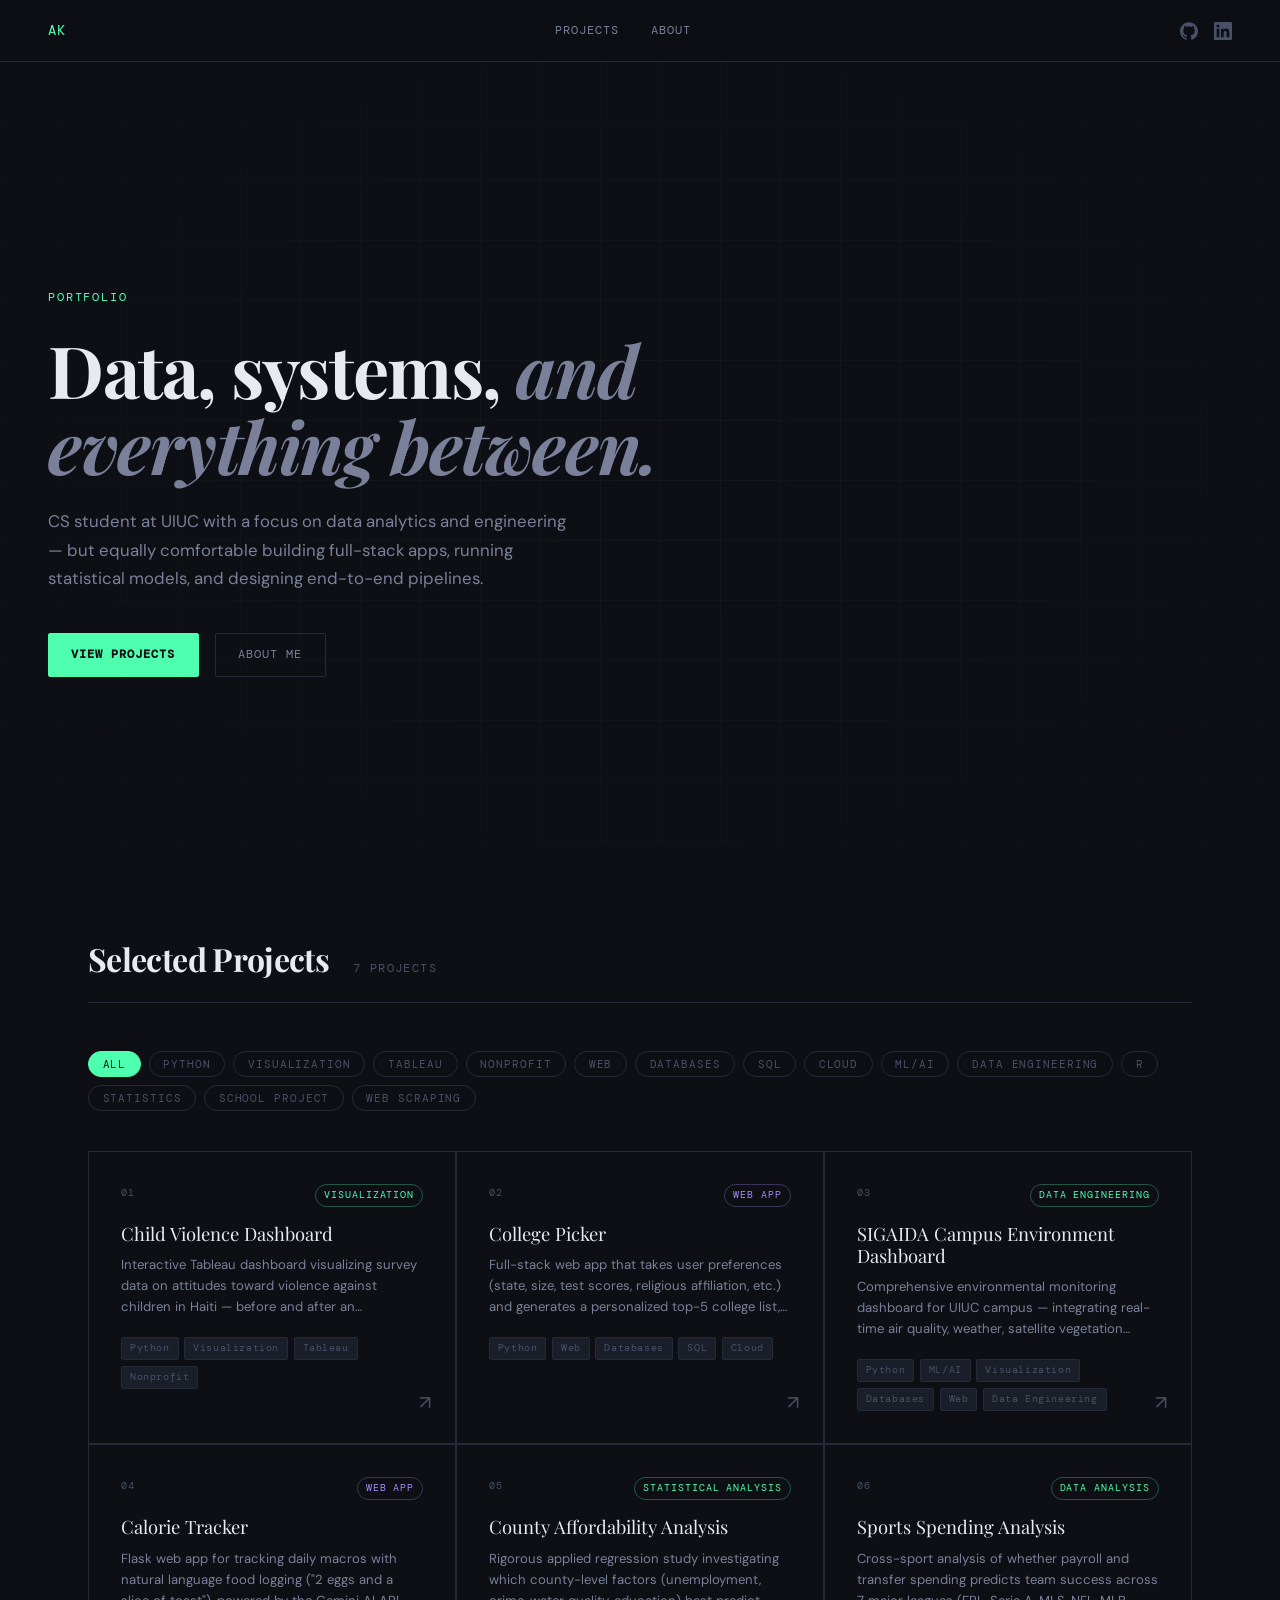
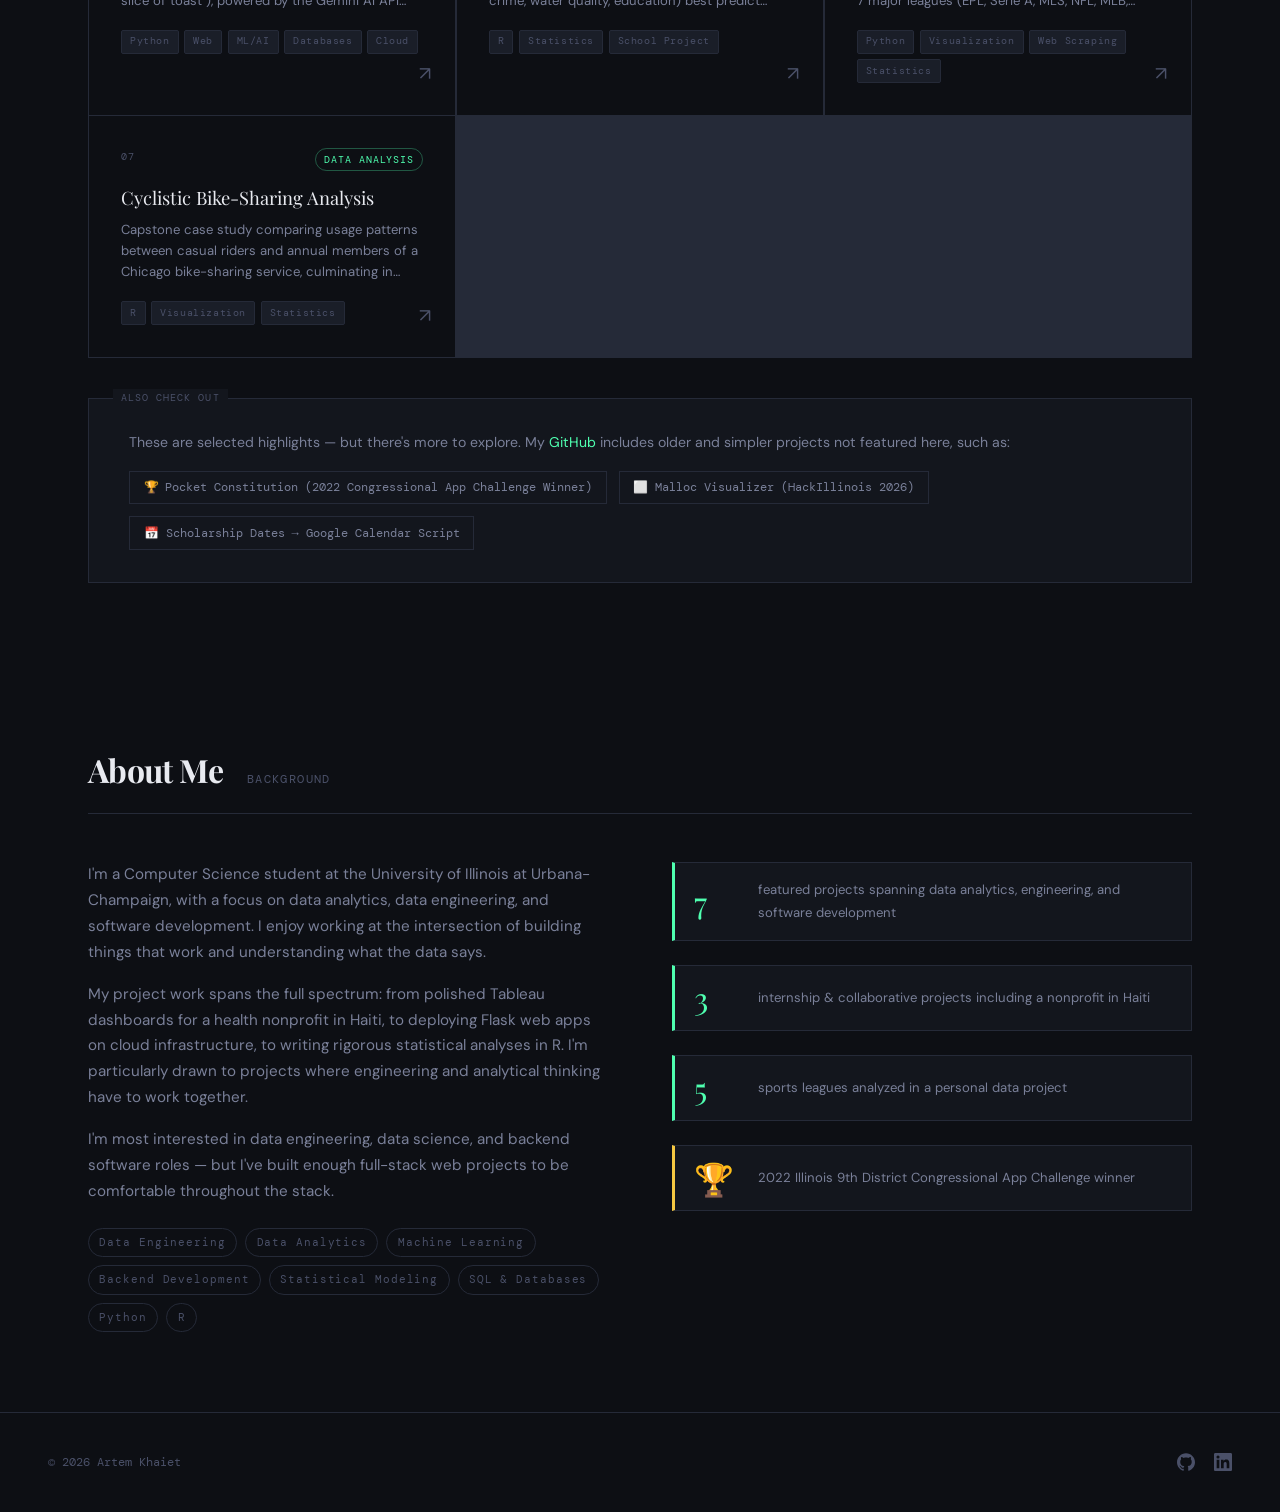
==== index.html @ 3f1a6e76 "first version" ====
<!DOCTYPE html>
<html lang="en">
<head>
  <meta charset="UTF-8" />
  <meta name="viewport" content="width=device-width, initial-scale=1.0" />
  <title>Artem Khaiet — Portfolio</title>
  <link rel="stylesheet" href="css/style.css" />
</head>
<body>

<nav id="main-nav"></nav>

<!-- ── HERO ── -->
<header class="hero">
  <div class="hero-grid"></div>
  <p class="hero-eyebrow">Portfolio</p>
  <h1>Data, systems, <em>and everything between.</em></h1>
  <p class="hero-desc">CS student at UIUC with a focus on data analytics and engineering — but equally comfortable building full-stack apps, running statistical models, and designing end-to-end pipelines.</p>
  <div class="hero-cta">
    <a href="#projects" class="btn btn-primary">View Projects</a>
    <a href="#about" class="btn btn-secondary">About Me</a>
  </div>
</header>

<!-- ── PROJECTS ── -->
<section id="projects" style="max-width:1200px;padding-top:2rem;">
  <div class="section-header">
    <h2>Selected Projects</h2>
    <span class="section-label">7 projects</span>
  </div>

  <!-- Filter bar -->
  <div class="filter-bar" id="filter-bar">
    <button class="filter-btn active" data-tag="All">All</button>
  </div>

  <!-- Grid -->
  <div class="projects-grid" id="projects-grid"></div>

  <!-- Other projects note -->
  <div class="other-projects" style="margin-top:2.5rem;" id="other-projects-note"></div>
</section>

<!-- ── ABOUT ── -->
<section id="about">
  <div class="section-header">
    <h2>About Me</h2>
    <span class="section-label">Background</span>
  </div>
  <div class="about-grid">
    <div class="about-text">
      <p>I'm a Computer Science student at the University of Illinois at Urbana-Champaign, with a focus on data analytics, data engineering, and software development. I enjoy working at the intersection of building things that work and understanding what the data says.</p>
      <p>My project work spans the full spectrum: from polished Tableau dashboards for a health nonprofit in Haiti, to deploying Flask web apps on cloud infrastructure, to writing rigorous statistical analyses in R. I'm particularly drawn to projects where engineering and analytical thinking have to work together.</p>
      <p>I'm most interested in data engineering, data science, and backend software roles — but I've built enough full-stack web projects to be comfortable throughout the stack.</p>
      <div class="about-interests">
        <span class="tag-chip">Data Engineering</span>
        <span class="tag-chip">Data Analytics</span>
        <span class="tag-chip">Machine Learning</span>
        <span class="tag-chip">Backend Development</span>
        <span class="tag-chip">Statistical Modeling</span>
        <span class="tag-chip">SQL & Databases</span>
        <span class="tag-chip">Python</span>
        <span class="tag-chip">R</span>
      </div>
    </div>
    <div class="about-stats">
      <div class="stat-row">
        <span class="stat-num">7</span>
        <span class="stat-desc">featured projects spanning data analytics, engineering, and software development</span>
      </div>
      <div class="stat-row">
        <span class="stat-num">3</span>
        <span class="stat-desc">internship & collaborative projects including a nonprofit in Haiti</span>
      </div>
      <div class="stat-row">
        <span class="stat-num">5</span>
        <span class="stat-desc">sports leagues analyzed in a personal data project</span>
      </div>
      <div class="stat-row" style="border-left-color: var(--gold);">
        <span class="stat-num" style="color:var(--gold);">🏆</span>
        <span class="stat-desc">2022 Illinois 9th District Congressional App Challenge winner</span>
      </div>
    </div>
  </div>
</section>

<footer id="main-footer" style="max-width:none;"></footer>

<script src="js/data.js"></script>
<script>
  // ── Collect all unique tags ──
  const ALL_TAGS = ['All'];
  PROJECTS.forEach(p => p.tags.forEach(t => { if (!ALL_TAGS.includes(t)) ALL_TAGS.push(t); }));

  // ── Render filter buttons ──
  const filterBar = document.getElementById('filter-bar');
  ALL_TAGS.forEach(tag => {
    if (tag === 'All') return; // already added in HTML
    const btn = document.createElement('button');
    btn.className = 'filter-btn';
    btn.dataset.tag = tag;
    btn.textContent = tag;
    filterBar.appendChild(btn);
  });

  // ── Render project cards ──
  function renderCards(activeTag) {
    const grid = document.getElementById('projects-grid');
    grid.innerHTML = '';
    const filtered = activeTag === 'All' ? PROJECTS : PROJECTS.filter(p => p.tags.includes(activeTag));
    filtered.forEach(p => {
      const card = document.createElement('a');
      card.className = 'project-card';
      card.href = `projects/${p.id}.html`;

      const badgeClass = p.badge === 'web' ? 'badge-web' : p.badge === 'award' ? 'badge-award' : 'badge-data';

      card.innerHTML = `
        <div class="card-meta">
          <span class="card-num">${p.num}</span>
          <span class="card-badge ${badgeClass}">${p.badgeLabel}</span>
        </div>
        <div class="card-title">${p.title}</div>
        <div class="card-desc">${p.desc}</div>
        <div class="card-tags">
          ${p.tags.map(t => `<span class="card-tag">${t}</span>`).join('')}
        </div>
        <span class="card-arrow">${ICONS.arrow}</span>
      `;
      grid.appendChild(card);
    });

    if (filtered.length === 0) {
      grid.innerHTML = `<div style="padding:3rem;color:var(--text-dim);font-family:var(--mono);font-size:0.8rem;background:var(--bg);">No projects match this filter.</div>`;
    }
  }

  // ── Filter click handler ──
  filterBar.addEventListener('click', e => {
    if (!e.target.classList.contains('filter-btn')) return;
    document.querySelectorAll('.filter-btn').forEach(b => b.classList.remove('active'));
    e.target.classList.add('active');
    renderCards(e.target.dataset.tag);
  });

  // ── Other projects note ──
  document.getElementById('other-projects-note').innerHTML = `
    <p>These are selected highlights — but there's more to explore. My <a href="https://github.com/artkha1" target="_blank">GitHub</a> includes older and simpler projects not featured here, such as:</p>
    <div class="other-links">
      <a class="other-link" href="https://github.com/artkha1/pocketConstitution" target="_blank">
        <span class="award-mark">🏆</span> Pocket Constitution (2022 Congressional App Challenge Winner)
      </a>
      <a class="other-link" href="https://github.com/artkha1/malloc_visualizer" target="_blank">
        ⬜ Malloc Visualizer (HackIllinois 2026)
      </a>
      <a class="other-link" href="https://github.com/artkha1/scholarship-dates" target="_blank">
        📅 Scholarship Dates → Google Calendar Script
      </a>
    </div>
  `;

  // ── Init ──
  buildNav();
  buildFooter();
  renderCards('All');
</script>
</body>
</html>
---- css/style.css ----
@import url('https://fonts.googleapis.com/css2?family=Playfair+Display:ital,wght@0,400;0,700;1,400&family=DM+Mono:wght@300;400;500&family=DM+Sans:wght@300;400;500;600&display=swap');

:root {
  --bg: #0d0f14;
  --bg2: #13161d;
  --bg3: #1a1e28;
  --border: #252a38;
  --text: #e8eaf0;
  --text-muted: #7a8099;
  --text-dim: #4a5068;
  --accent: #4fffb0;
  --accent2: #ff6b6b;
  --accent3: #a78bfa;
  --gold: #f5c842;
  --link: #4fffb0;
  --card-hover: #1e2333;
  --radius: 2px;
  --mono: 'DM Mono', monospace;
  --sans: 'DM Sans', sans-serif;
  --serif: 'Playfair Display', serif;
}

*, *::before, *::after { box-sizing: border-box; margin: 0; padding: 0; }

html { scroll-behavior: smooth; }

body {
  background: var(--bg);
  color: var(--text);
  font-family: var(--sans);
  font-size: 15px;
  line-height: 1.7;
  min-height: 100vh;
}

/* ── SCROLLBAR ── */
::-webkit-scrollbar { width: 4px; }
::-webkit-scrollbar-track { background: var(--bg); }
::-webkit-scrollbar-thumb { background: var(--border); border-radius: 2px; }

/* ── TYPOGRAPHY ── */
h1, h2, h3 { font-family: var(--serif); font-weight: 700; letter-spacing: -0.02em; }
h1 { font-size: clamp(2.4rem, 6vw, 4.5rem); line-height: 1.05; }
h2 { font-size: clamp(1.4rem, 3vw, 2rem); }
h3 { font-size: 1.1rem; }
p { color: var(--text-muted); }
a { color: var(--link); text-decoration: none; transition: opacity 0.2s; }
a:hover { opacity: 0.75; }

/* ── NAV ── */
nav {
  position: fixed; top: 0; left: 0; right: 0; z-index: 100;
  display: flex; align-items: center; justify-content: space-between;
  padding: 1.2rem 3rem;
  background: rgba(13,15,20,0.85);
  backdrop-filter: blur(16px);
  border-bottom: 1px solid var(--border);
}
.nav-logo {
  font-family: var(--mono);
  font-size: 0.85rem;
  color: var(--accent);
  letter-spacing: 0.1em;
  text-transform: uppercase;
}
.nav-links { display: flex; gap: 2rem; align-items: center; }
.nav-links a {
  font-family: var(--mono);
  font-size: 0.78rem;
  letter-spacing: 0.08em;
  text-transform: uppercase;
  color: var(--text-muted);
  transition: color 0.2s;
}
.nav-links a:hover { color: var(--text); opacity: 1; }
.nav-social { display: flex; gap: 1rem; align-items: center; }
.nav-social a {
  color: var(--text-dim);
  transition: color 0.2s;
  display: flex; align-items: center;
}
.nav-social a:hover { color: var(--accent); opacity: 1; }
.nav-social svg { width: 18px; height: 18px; fill: currentColor; }

/* ── HERO ── */
.hero {
  min-height: 100vh;
  display: flex; flex-direction: column; justify-content: center;
  padding: 8rem 3rem 4rem;
  position: relative;
  overflow: hidden;
}
.hero-grid {
  position: absolute; inset: 0;
  background-image:
    linear-gradient(rgba(79,255,176,0.04) 1px, transparent 1px),
    linear-gradient(90deg, rgba(79,255,176,0.04) 1px, transparent 1px);
  background-size: 60px 60px;
  mask-image: radial-gradient(ellipse 80% 80% at 50% 50%, black 0%, transparent 100%);
}
.hero-eyebrow {
  font-family: var(--mono);
  font-size: 0.78rem;
  letter-spacing: 0.15em;
  text-transform: uppercase;
  color: var(--accent);
  margin-bottom: 1.5rem;
}
.hero h1 { max-width: 700px; margin-bottom: 1.5rem; }
.hero h1 em { font-style: italic; color: var(--text-muted); }
.hero-desc {
  max-width: 520px;
  font-size: 1.05rem;
  color: var(--text-muted);
  margin-bottom: 2.5rem;
}
.hero-cta {
  display: flex; gap: 1rem; flex-wrap: wrap;
}
.btn {
  display: inline-flex; align-items: center; gap: 0.5rem;
  padding: 0.65rem 1.4rem;
  font-family: var(--mono);
  font-size: 0.78rem;
  letter-spacing: 0.08em;
  text-transform: uppercase;
  border-radius: var(--radius);
  border: 1px solid;
  cursor: pointer;
  transition: all 0.2s;
  text-decoration: none;
}
.btn-primary {
  background: var(--accent);
  border-color: var(--accent);
  color: var(--bg);
  font-weight: 600;
}
.btn-primary:hover { background: transparent; color: var(--accent); opacity: 1; }
.btn-secondary {
  background: transparent;
  border-color: var(--border);
  color: var(--text-muted);
}
.btn-secondary:hover { border-color: var(--text-muted); color: var(--text); opacity: 1; }

/* ── SECTION ── */
section { padding: 5rem 3rem; max-width: 1200px; margin: 0 auto; }
.section-header {
  display: flex; align-items: baseline; gap: 1.5rem;
  margin-bottom: 3rem;
  padding-bottom: 1rem;
  border-bottom: 1px solid var(--border);
}
.section-label {
  font-family: var(--mono);
  font-size: 0.72rem;
  letter-spacing: 0.12em;
  text-transform: uppercase;
  color: var(--text-dim);
}

/* ── ABOUT ── */
.about-grid {
  display: grid;
  grid-template-columns: 1fr 1fr;
  gap: 4rem;
  align-items: start;
}
.about-text h2 { margin-bottom: 1.2rem; }
.about-text p { margin-bottom: 1rem; font-size: 0.95rem; }
.about-interests {
  display: flex; flex-wrap: wrap; gap: 0.5rem;
  margin-top: 1.5rem;
}
.tag-chip {
  font-family: var(--mono);
  font-size: 0.7rem;
  letter-spacing: 0.08em;
  padding: 0.25rem 0.65rem;
  border: 1px solid var(--border);
  border-radius: 999px;
  color: var(--text-dim);
}
.about-stats {
  display: flex; flex-direction: column; gap: 1.5rem;
}
.stat-row {
  display: flex; align-items: center; gap: 1rem;
  padding: 1rem 1.2rem;
  background: var(--bg2);
  border: 1px solid var(--border);
  border-left: 3px solid var(--accent);
}
.stat-num {
  font-family: var(--serif);
  font-size: 2rem;
  color: var(--accent);
  line-height: 1;
  min-width: 3rem;
}
.stat-desc {
  font-size: 0.82rem;
  color: var(--text-muted);
}

/* ── FILTERS ── */
.filter-bar {
  display: flex; flex-wrap: wrap; gap: 0.5rem;
  margin-bottom: 2.5rem;
}
.filter-btn {
  font-family: var(--mono);
  font-size: 0.7rem;
  letter-spacing: 0.08em;
  text-transform: uppercase;
  padding: 0.3rem 0.85rem;
  border: 1px solid var(--border);
  background: transparent;
  color: var(--text-dim);
  cursor: pointer;
  border-radius: 999px;
  transition: all 0.18s;
}
.filter-btn:hover { border-color: var(--accent); color: var(--accent); }
.filter-btn.active { background: var(--accent); border-color: var(--accent); color: var(--bg); }

/* ── PROJECT GRID ── */
.projects-grid {
  display: grid;
  grid-template-columns: repeat(auto-fill, minmax(340px, 1fr));
  gap: 1.5px;
  background: var(--border);
  border: 1px solid var(--border);
}
.project-card {
  background: var(--bg);
  padding: 2rem;
  position: relative;
  overflow: hidden;
  cursor: pointer;
  transition: background 0.2s;
  text-decoration: none;
  display: block;
  color: inherit;
}
.project-card::before {
  content: '';
  position: absolute;
  top: 0; left: 0; right: 0;
  height: 2px;
  background: var(--accent);
  transform: scaleX(0);
  transform-origin: left;
  transition: transform 0.3s ease;
}
.project-card:hover::before { transform: scaleX(1); }
.project-card:hover { background: var(--card-hover); opacity: 1; }
.card-meta {
  display: flex; justify-content: space-between; align-items: flex-start;
  margin-bottom: 1rem;
}
.card-num {
  font-family: var(--mono);
  font-size: 0.65rem;
  color: var(--text-dim);
  letter-spacing: 0.1em;
}
.card-badge {
  font-family: var(--mono);
  font-size: 0.6rem;
  letter-spacing: 0.1em;
  text-transform: uppercase;
  padding: 0.15rem 0.5rem;
  border-radius: 999px;
}
.badge-data { border: 1px solid rgba(79,255,176,0.3); color: var(--accent); }
.badge-web { border: 1px solid rgba(167,139,250,0.3); color: var(--accent3); }
.badge-award { border: 1px solid rgba(245,200,66,0.3); color: var(--gold); }
.card-title {
  font-family: var(--serif);
  font-size: 1.15rem;
  margin-bottom: 0.6rem;
  line-height: 1.2;
}
.card-desc {
  font-size: 0.82rem;
  color: var(--text-muted);
  line-height: 1.6;
  display: -webkit-box;
  -webkit-line-clamp: 3;
  -webkit-box-orient: vertical;
  overflow: hidden;
  margin-bottom: 1.2rem;
}
.card-tags {
  display: flex; flex-wrap: wrap; gap: 0.35rem;
}
.card-tag {
  font-family: var(--mono);
  font-size: 0.62rem;
  letter-spacing: 0.06em;
  padding: 0.15rem 0.5rem;
  background: var(--bg3);
  border: 1px solid var(--border);
  color: var(--text-dim);
  border-radius: 2px;
}
.card-arrow {
  position: absolute;
  bottom: 1.5rem; right: 1.5rem;
  font-size: 1.2rem;
  color: var(--text-dim);
  transition: all 0.2s;
}
.project-card:hover .card-arrow { color: var(--accent); transform: translate(2px, -2px); }

/* ── OTHER PROJECTS ── */
.other-projects {
  background: var(--bg2);
  border: 1px solid var(--border);
  padding: 2rem 2.5rem;
  position: relative;
}
.other-projects::before {
  content: 'also check out';
  position: absolute;
  top: -0.6rem; left: 1.5rem;
  font-family: var(--mono);
  font-size: 0.65rem;
  letter-spacing: 0.1em;
  text-transform: uppercase;
  background: var(--bg2);
  padding: 0 0.5rem;
  color: var(--text-dim);
}
.other-projects p { font-size: 0.88rem; margin-bottom: 1rem; }
.other-links { display: flex; flex-wrap: wrap; gap: 0.75rem; margin-top: 0.5rem; }
.other-link {
  font-family: var(--mono);
  font-size: 0.75rem;
  color: var(--text-muted);
  border: 1px solid var(--border);
  padding: 0.35rem 0.85rem;
  transition: all 0.18s;
  display: flex; align-items: center; gap: 0.4rem;
}
.other-link:hover { color: var(--accent); border-color: var(--accent); opacity: 1; }
.award-mark { color: var(--gold); }

/* ── FOOTER ── */
footer {
  border-top: 1px solid var(--border);
  padding: 2.5rem 3rem;
  display: flex; align-items: center; justify-content: space-between;
  flex-wrap: wrap; gap: 1rem;
}
.footer-copy {
  font-family: var(--mono);
  font-size: 0.72rem;
  color: var(--text-dim);
}
.footer-social { display: flex; gap: 1.2rem; align-items: center; }
.footer-social a { color: var(--text-dim); transition: color 0.2s; display: flex; }
.footer-social a:hover { color: var(--accent); opacity: 1; }
.footer-social svg { width: 18px; height: 18px; fill: currentColor; }

/* ── PROJECT PAGE ── */
.project-page { padding-top: 6rem; }
.project-hero {
  padding: 3rem;
  max-width: 1200px;
  margin: 0 auto;
  border-bottom: 1px solid var(--border);
}
.project-breadcrumb {
  font-family: var(--mono);
  font-size: 0.72rem;
  letter-spacing: 0.08em;
  color: var(--text-dim);
  margin-bottom: 1.5rem;
  display: flex; align-items: center; gap: 0.5rem;
}
.project-breadcrumb a { color: var(--accent); }
.project-hero h1 { font-size: clamp(2rem, 5vw, 3.5rem); margin-bottom: 1rem; }
.project-hero p.lead {
  font-size: 1.05rem;
  color: var(--text-muted);
  max-width: 640px;
  margin-bottom: 2rem;
}
.project-meta-row {
  display: flex; flex-wrap: wrap; gap: 2rem;
  padding: 1.5rem 0;
  border-top: 1px solid var(--border);
}
.meta-item {}
.meta-label {
  font-family: var(--mono);
  font-size: 0.65rem;
  letter-spacing: 0.12em;
  text-transform: uppercase;
  color: var(--text-dim);
  margin-bottom: 0.5rem;
}
.meta-value { font-size: 0.85rem; color: var(--text-muted); }
.meta-tags { display: flex; flex-wrap: wrap; gap: 0.35rem; }

.project-body {
  max-width: 1200px;
  margin: 0 auto;
  padding: 3rem;
  display: grid;
  grid-template-columns: 1fr 320px;
  gap: 4rem;
  align-items: start;
}
.project-content h2 {
  font-size: 1.2rem;
  margin-top: 2.5rem;
  margin-bottom: 0.75rem;
  color: var(--text);
  padding-bottom: 0.5rem;
  border-bottom: 1px solid var(--border);
}
.project-content h2:first-child { margin-top: 0; }
.project-content p { font-size: 0.9rem; margin-bottom: 0.9rem; }
.project-content ul {
  list-style: none;
  padding: 0;
  margin-bottom: 1rem;
}
.project-content ul li {
  font-size: 0.88rem;
  color: var(--text-muted);
  padding: 0.3rem 0 0.3rem 1.2rem;
  position: relative;
}
.project-content ul li::before {
  content: '—';
  position: absolute;
  left: 0;
  color: var(--accent);
  font-family: var(--mono);
}
.project-sidebar { position: sticky; top: 5rem; }
.sidebar-card {
  background: var(--bg2);
  border: 1px solid var(--border);
  padding: 1.5rem;
  margin-bottom: 1rem;
}
.sidebar-title {
  font-family: var(--mono);
  font-size: 0.65rem;
  letter-spacing: 0.12em;
  text-transform: uppercase;
  color: var(--text-dim);
  margin-bottom: 1rem;
}
.skill-list { display: flex; flex-direction: column; gap: 0.4rem; }
.skill-item {
  font-size: 0.8rem;
  color: var(--text-muted);
  padding: 0.35rem 0.7rem;
  background: var(--bg3);
  border-left: 2px solid var(--accent);
}
.tool-list { display: flex; flex-wrap: wrap; gap: 0.4rem; }
.tool-pill {
  font-family: var(--mono);
  font-size: 0.68rem;
  padding: 0.25rem 0.6rem;
  border: 1px solid var(--border);
  color: var(--text-dim);
  background: var(--bg3);
}
.project-links { display: flex; flex-direction: column; gap: 0.5rem; margin-top: 1rem; }
.proj-link-btn {
  display: flex; align-items: center; gap: 0.6rem;
  padding: 0.6rem 1rem;
  border: 1px solid var(--border);
  color: var(--text-muted);
  font-family: var(--mono);
  font-size: 0.72rem;
  letter-spacing: 0.06em;
  transition: all 0.2s;
  text-decoration: none;
}
.proj-link-btn:hover { border-color: var(--accent); color: var(--accent); opacity: 1; }
.proj-link-btn svg { width: 14px; height: 14px; fill: currentColor; flex-shrink: 0; }

/* ── HIDDEN ── */
.hidden { display: none !important; }

/* ── RESPONSIVE ── */
@media (max-width: 900px) {
  nav { padding: 1rem 1.5rem; }
  .nav-links { display: none; }
  section { padding: 4rem 1.5rem; }
  .hero { padding: 7rem 1.5rem 3rem; }
  .about-grid { grid-template-columns: 1fr; gap: 2rem; }
  .project-body { grid-template-columns: 1fr; }
  .project-sidebar { position: static; }
  .project-hero { padding: 2rem 1.5rem; }
  footer { padding: 2rem 1.5rem; }
}
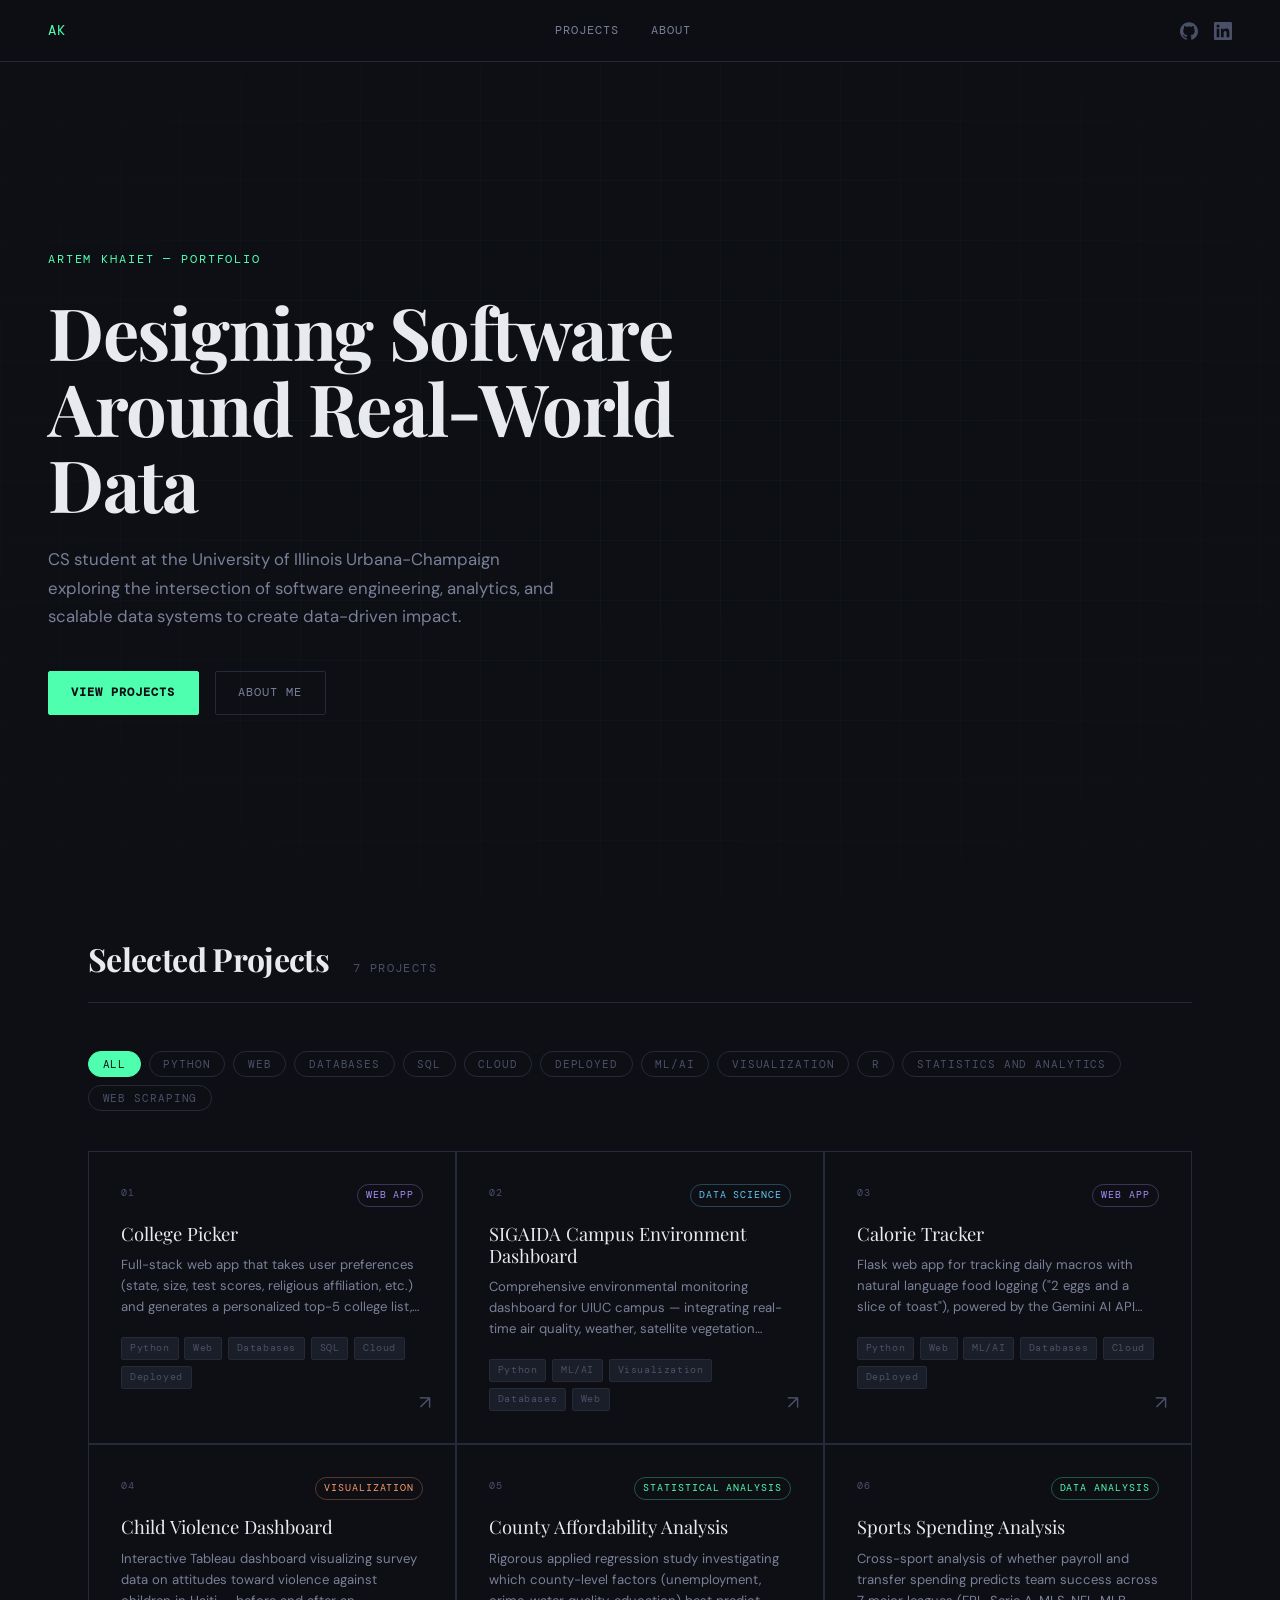
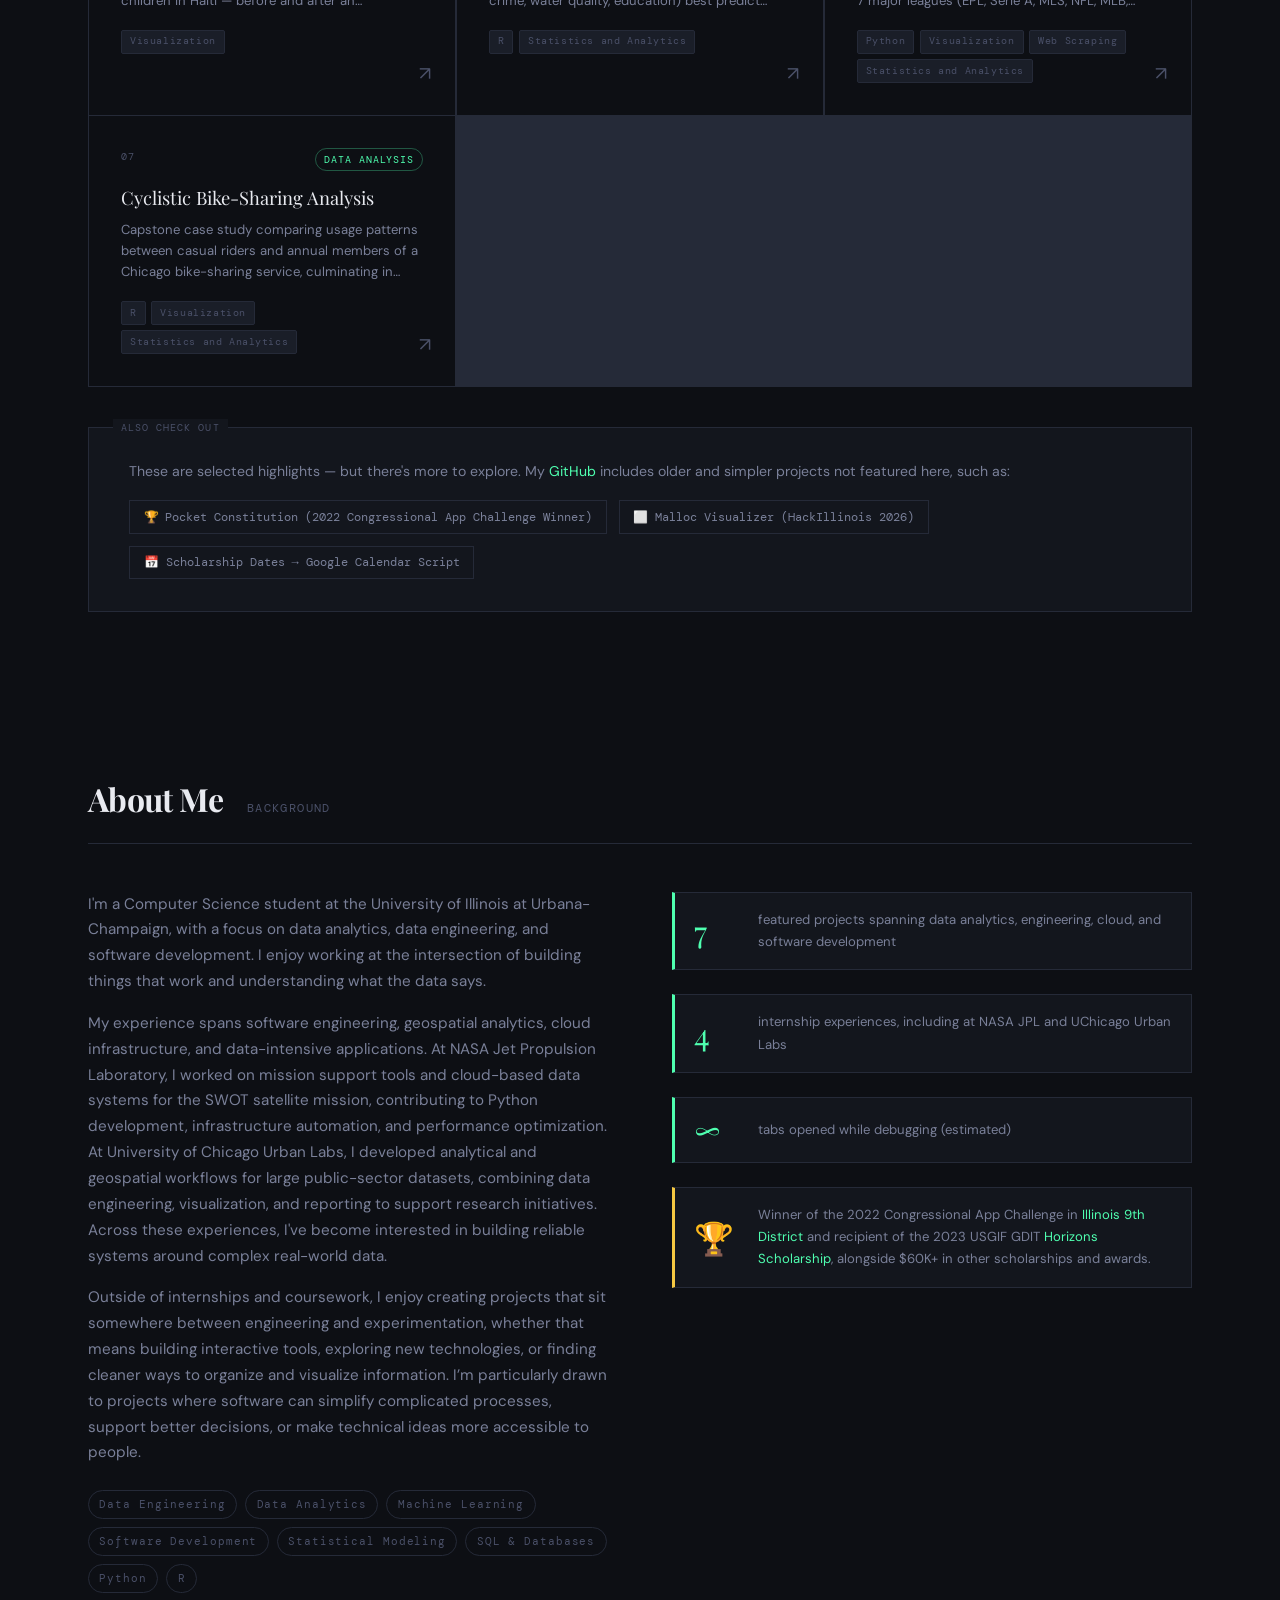
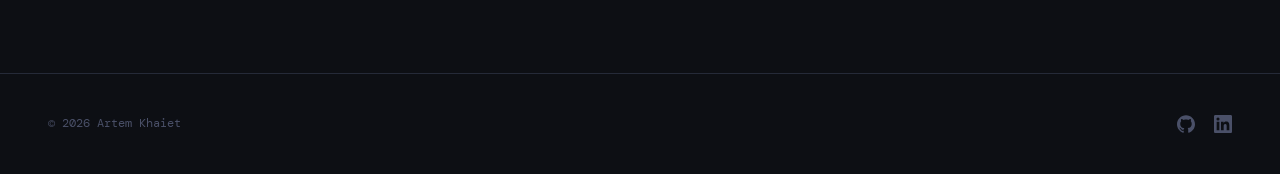
==== commit 8fa67655: "tags, home page, violence dashboard" ====
--- a/index.html
+++ b/index.html
@@ -13,9 +13,9 @@
 <!-- ── HERO ── -->
 <header class="hero">
   <div class="hero-grid"></div>
-  <p class="hero-eyebrow">Portfolio</p>
-  <h1>Data, systems, <em>and everything between.</em></h1>
-  <p class="hero-desc">CS student at UIUC with a focus on data analytics and engineering — but equally comfortable building full-stack apps, running statistical models, and designing end-to-end pipelines.</p>
+  <p class="hero-eyebrow">Artem Khaiet — Portfolio</p>
+  <h1>Designing Software Around Real-World Data</h1>
+  <p class="hero-desc">CS student at the University of Illinois Urbana-Champaign exploring the intersection of software engineering, analytics, and scalable data systems to create data-driven impact.</p>
   <div class="hero-cta">
     <a href="#projects" class="btn btn-primary">View Projects</a>
     <a href="#about" class="btn btn-secondary">About Me</a>
@@ -50,13 +50,13 @@
   <div class="about-grid">
     <div class="about-text">
       <p>I'm a Computer Science student at the University of Illinois at Urbana-Champaign, with a focus on data analytics, data engineering, and software development. I enjoy working at the intersection of building things that work and understanding what the data says.</p>
-      <p>My project work spans the full spectrum: from polished Tableau dashboards for a health nonprofit in Haiti, to deploying Flask web apps on cloud infrastructure, to writing rigorous statistical analyses in R. I'm particularly drawn to projects where engineering and analytical thinking have to work together.</p>
-      <p>I'm most interested in data engineering, data science, and backend software roles — but I've built enough full-stack web projects to be comfortable throughout the stack.</p>
+      <p>My experience spans software engineering, geospatial analytics, cloud infrastructure, and data-intensive applications. At NASA Jet Propulsion Laboratory, I worked on mission support tools and cloud-based data systems for the SWOT satellite mission, contributing to Python development, infrastructure automation, and performance optimization. At University of Chicago Urban Labs, I developed analytical and geospatial workflows for large public-sector datasets, combining data engineering, visualization, and reporting to support research initiatives. Across these experiences, I've become interested in building reliable systems around complex real-world data.</p>
+      <p>Outside of internships and coursework, I enjoy creating projects that sit somewhere between engineering and experimentation, whether that means building interactive tools, exploring new technologies, or finding cleaner ways to organize and visualize information. I’m particularly drawn to projects where software can simplify complicated processes, support better decisions, or make technical ideas more accessible to people.</p>
       <div class="about-interests">
         <span class="tag-chip">Data Engineering</span>
         <span class="tag-chip">Data Analytics</span>
         <span class="tag-chip">Machine Learning</span>
-        <span class="tag-chip">Backend Development</span>
+        <span class="tag-chip">Software Development</span>
         <span class="tag-chip">Statistical Modeling</span>
         <span class="tag-chip">SQL & Databases</span>
         <span class="tag-chip">Python</span>
@@ -66,19 +66,19 @@
     <div class="about-stats">
       <div class="stat-row">
         <span class="stat-num">7</span>
-        <span class="stat-desc">featured projects spanning data analytics, engineering, and software development</span>
+        <span class="stat-desc">featured projects spanning data analytics, engineering, cloud, and software development</span>
       </div>
       <div class="stat-row">
-        <span class="stat-num">3</span>
-        <span class="stat-desc">internship & collaborative projects including a nonprofit in Haiti</span>
+        <span class="stat-num">4</span>
+        <span class="stat-desc">internship experiences, including at NASA JPL and UChicago Urban Labs</span>
       </div>
       <div class="stat-row">
-        <span class="stat-num">5</span>
-        <span class="stat-desc">sports leagues analyzed in a personal data project</span>
+        <span class="stat-num">∞</span>
+        <span class="stat-desc">tabs opened while debugging (estimated)</span>
       </div>
       <div class="stat-row" style="border-left-color: var(--gold);">
         <span class="stat-num" style="color:var(--gold);">🏆</span>
-        <span class="stat-desc">2022 Illinois 9th District Congressional App Challenge winner</span>
+        <span class="stat-desc">Winner of the 2022 Congressional App Challenge in <a href="https://www.congressionalappchallenge.us/22-IL09" target="_blank">Illinois 9th District</a> and recipient of the 2023 USGIF GDIT <a href="https://usgif.org/2023-usgif-scholarship-awardees/#artem-khaiet" target="_blank">Horizons Scholarship</a>, alongside $60K+ in other scholarships and awards.</span>
       </div>
     </div>
   </div>
@@ -113,7 +113,8 @@
       card.className = 'project-card';
       card.href = `projects/${p.id}.html`;
 
-      const badgeClass = p.badge === 'web' ? 'badge-web' : p.badge === 'award' ? 'badge-award' : 'badge-data';
+      const badgeMap = { web: 'badge-web', award: 'badge-award', viz: 'badge-viz', datasci: 'badge-datasci' };
+      const badgeClass = badgeMap[p.badge] || 'badge-data';
 
       card.innerHTML = `
         <div class="card-meta">
--- a/css/style.css
+++ b/css/style.css
@@ -11,6 +11,8 @@
   --accent: #4fffb0;
   --accent2: #ff6b6b;
   --accent3: #a78bfa;
+  --accent4: #60c8f5;
+  --accent5: #ff9966;
   --gold: #f5c842;
   --link: #4fffb0;
   --card-hover: #1e2333;
@@ -97,6 +99,7 @@
     linear-gradient(90deg, rgba(79,255,176,0.04) 1px, transparent 1px);
   background-size: 60px 60px;
   mask-image: radial-gradient(ellipse 80% 80% at 50% 50%, black 0%, transparent 100%);
+  pointer-events: none;
 }
 .hero-eyebrow {
   font-family: var(--mono);
@@ -275,6 +278,8 @@
   border-radius: 999px;
 }
 .badge-data { border: 1px solid rgba(79,255,176,0.3); color: var(--accent); }
+.badge-datasci { border: 1px solid rgba(96,200,245,0.3); color: var(--accent4); }
+.badge-viz { border: 1px solid rgba(255,153,102,0.3); color: var(--accent5); }
 .badge-web { border: 1px solid rgba(167,139,250,0.3); color: var(--accent3); }
 .badge-award { border: 1px solid rgba(245,200,66,0.3); color: var(--gold); }
 .card-title {
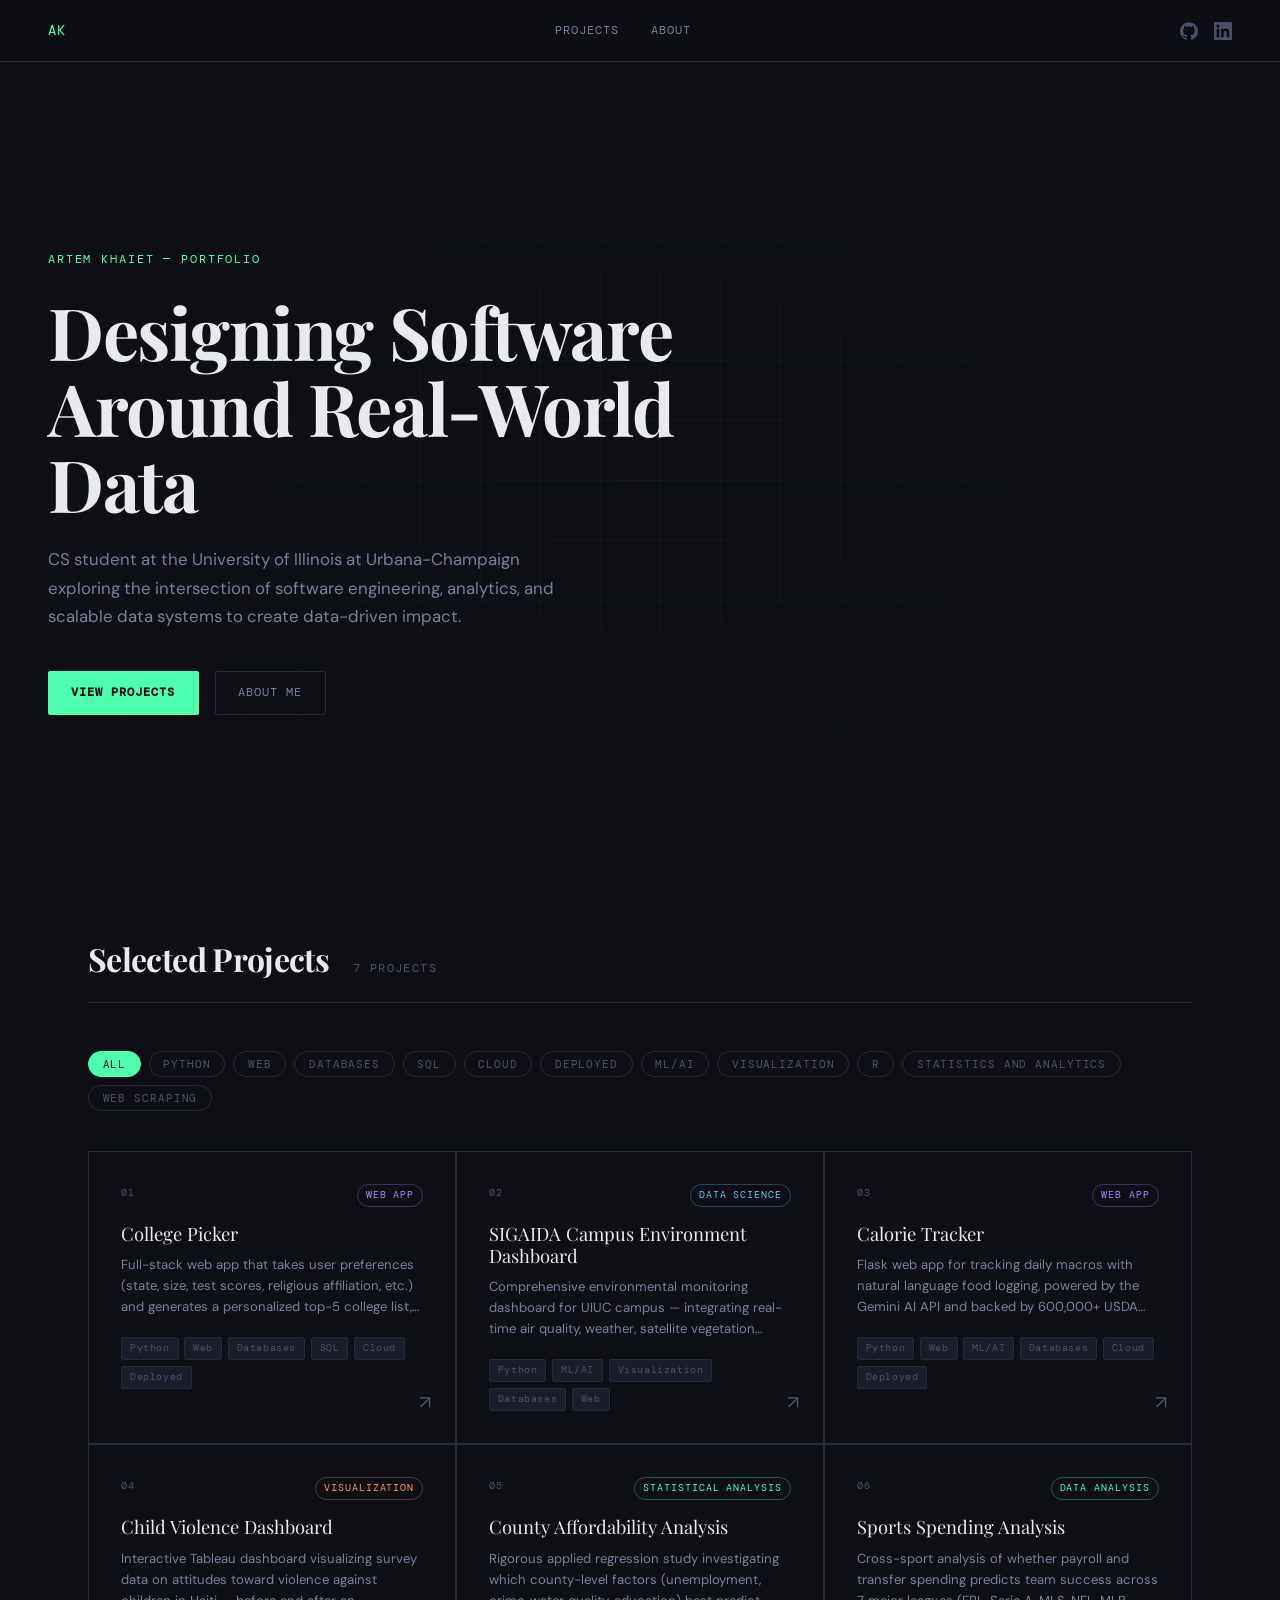
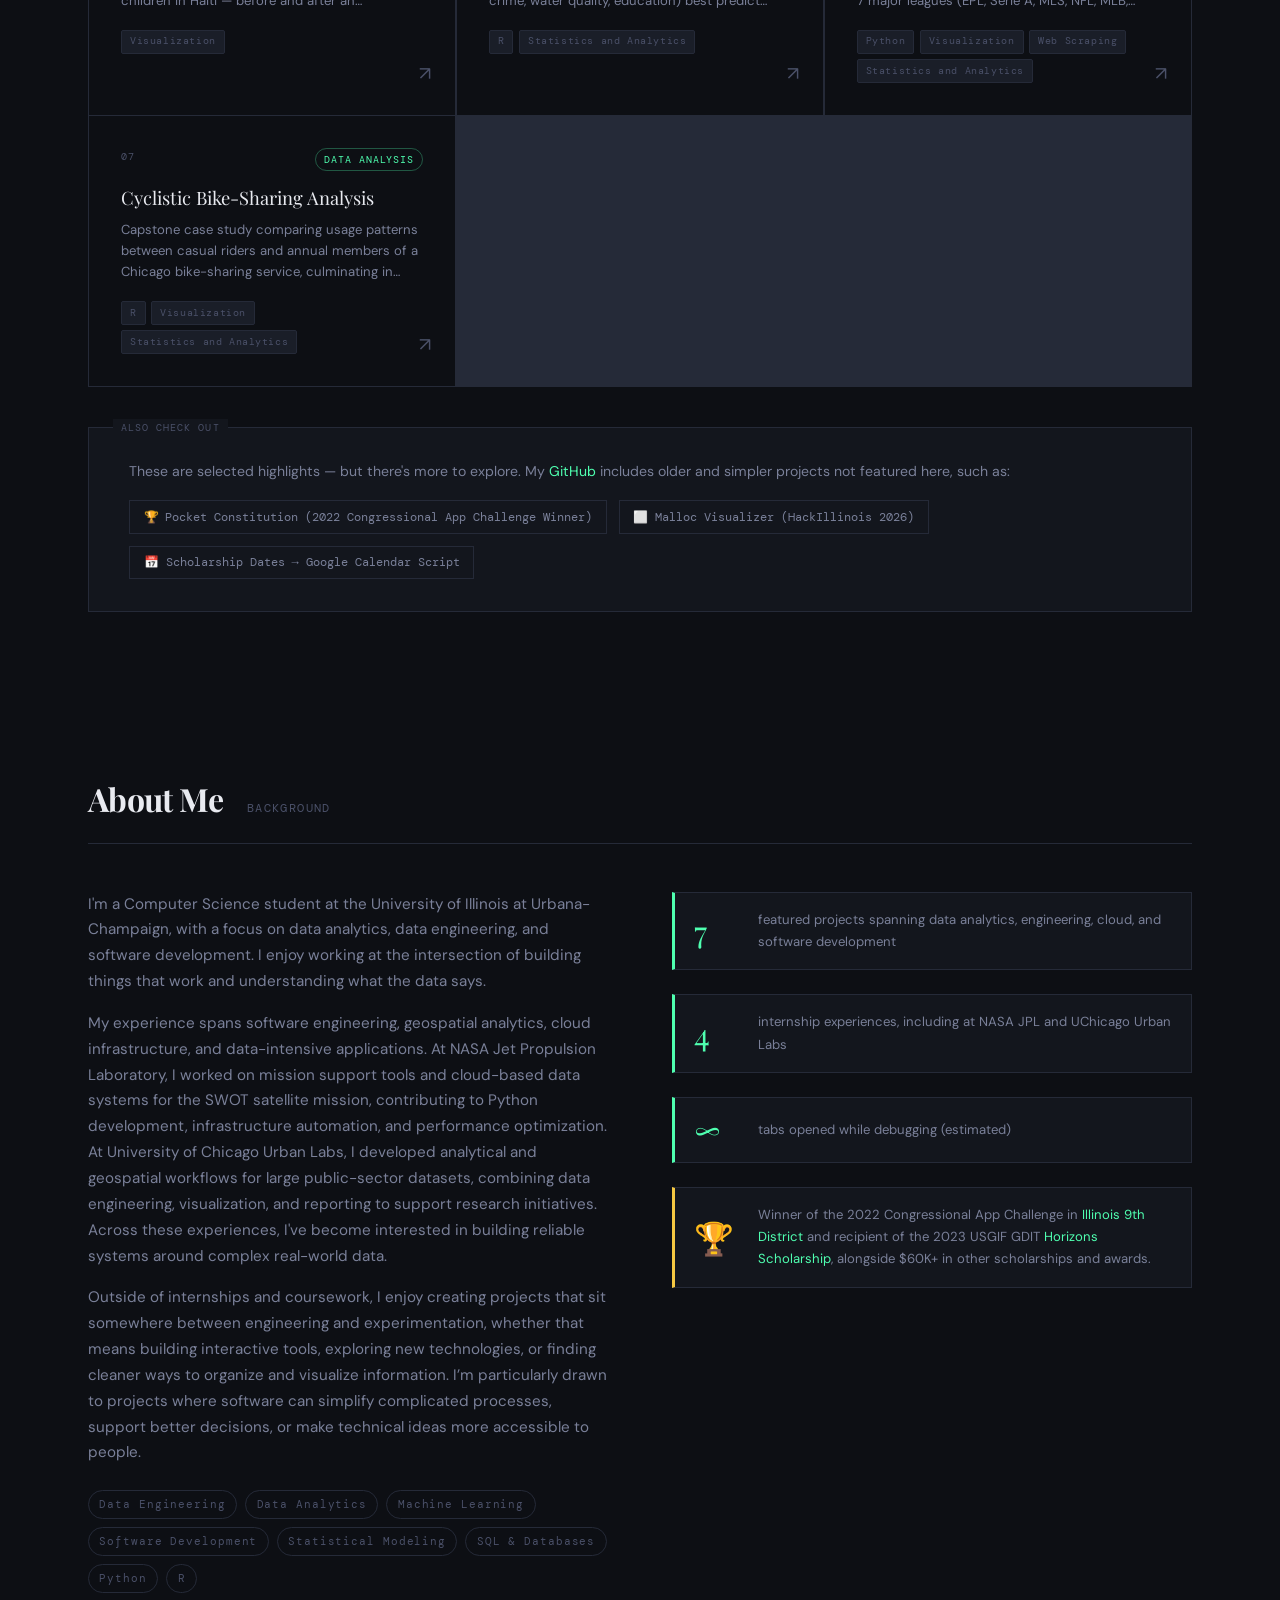
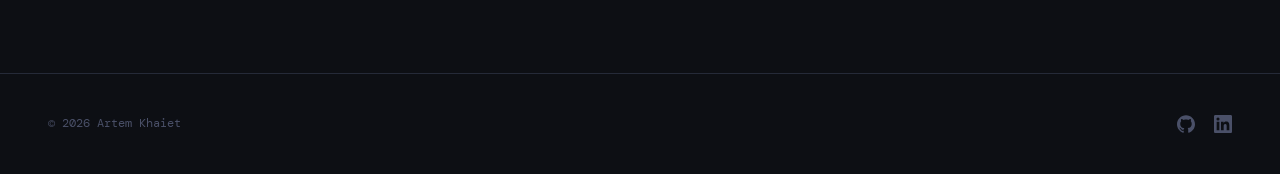
==== commit 479b51a9: "file cleanup" ====
--- a/index.html
+++ b/index.html
@@ -15,7 +15,7 @@
   <div class="hero-grid"></div>
   <p class="hero-eyebrow">Artem Khaiet — Portfolio</p>
   <h1>Designing Software Around Real-World Data</h1>
-  <p class="hero-desc">CS student at the University of Illinois Urbana-Champaign exploring the intersection of software engineering, analytics, and scalable data systems to create data-driven impact.</p>
+  <p class="hero-desc">CS student at the University of Illinois at Urbana-Champaign exploring the intersection of software engineering, analytics, and scalable data systems to create data-driven impact.</p>
   <div class="hero-cta">
     <a href="#projects" class="btn btn-primary">View Projects</a>
     <a href="#about" class="btn btn-secondary">About Me</a>
--- a/css/style.css
+++ b/css/style.css
@@ -495,6 +495,69 @@
 .proj-link-btn:hover { border-color: var(--accent); color: var(--accent); opacity: 1; }
 .proj-link-btn svg { width: 14px; height: 14px; fill: currentColor; flex-shrink: 0; }
 
+.gallery-slide img {
+  width: 100%;
+  border: 1px solid var(--border);
+  display: block;
+  cursor: zoom-in;
+}
+.gallery-slide figcaption {
+  font-family: var(--mono);
+  font-size: 0.72rem;
+  color: var(--text-dim);
+  margin-top: 0.6rem;
+  padding-left: 0.25rem;
+}
+.gallery-btn {
+  font-family: var(--mono);
+  font-size: 0.72rem;
+  letter-spacing: 0.06em;
+  background: transparent;
+  border: 1px solid var(--border);
+  color: var(--text-muted);
+  padding: 0.35rem 0.85rem;
+  cursor: pointer;
+  transition: all 0.18s;
+}
+.gallery-btn:hover {
+  border-color: var(--accent);
+  color: var(--accent);
+}
+
+.lightbox {
+  display: none;
+  position: fixed;
+  inset: 0;
+  background: rgba(0,0,0,0.85);
+  z-index: 1000;
+  align-items: center;
+  justify-content: center;
+}
+.lightbox.active { display: flex; }
+.lightbox img {
+  max-width: 90vw;
+  max-height: 90vh;
+  border: 1px solid var(--border);
+}
+
+.finding {
+  border-left: 3px solid var(--accent3);
+  background: var(--bg2);
+  padding: 0.75rem 1rem;
+  margin-bottom: 0.75rem;
+}
+.finding-stat {
+  font-family: var(--mono);
+  font-size: 0.72rem;
+  color: var(--accent3);
+  letter-spacing: 0.06em;
+  margin-bottom: 0.25rem;
+}
+.finding p {
+  font-size: 0.82rem;
+  margin: 0;
+}
+
 /* ── HIDDEN ── */
 .hidden { display: none !important; }
 
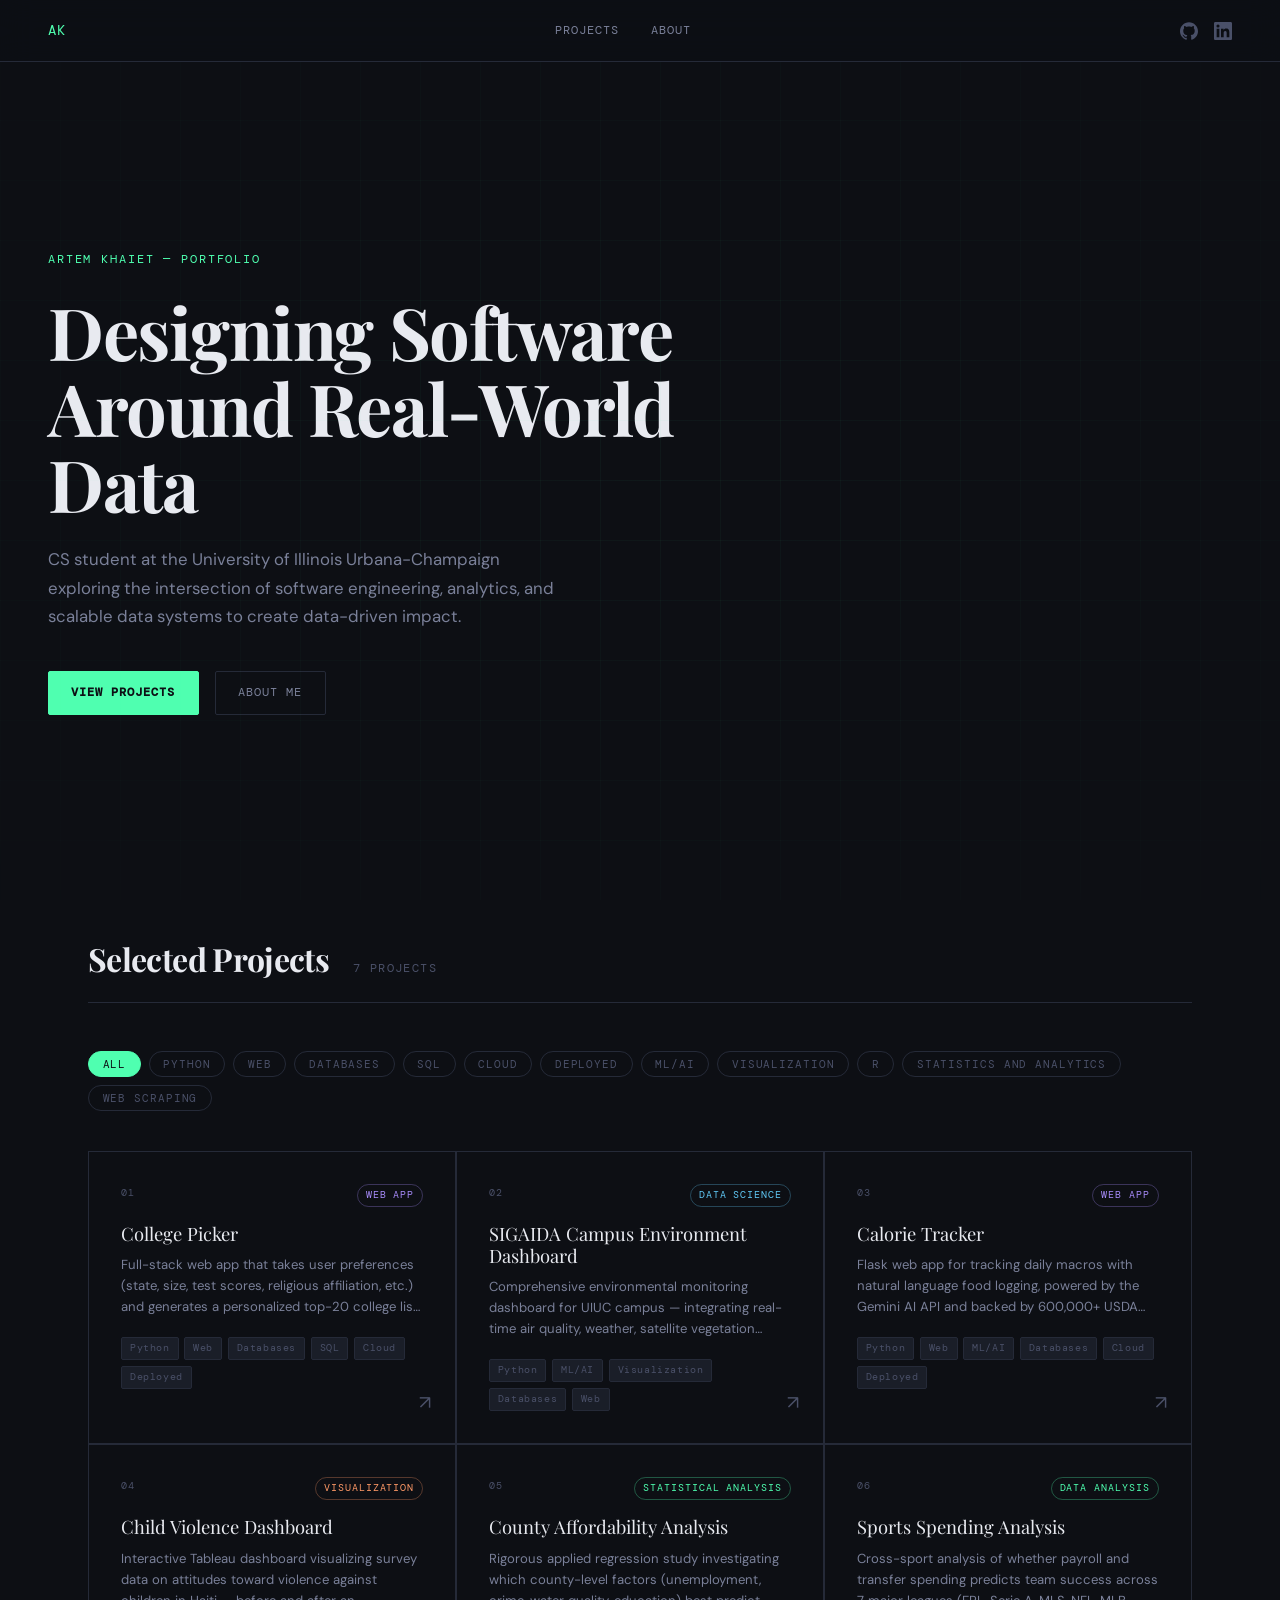
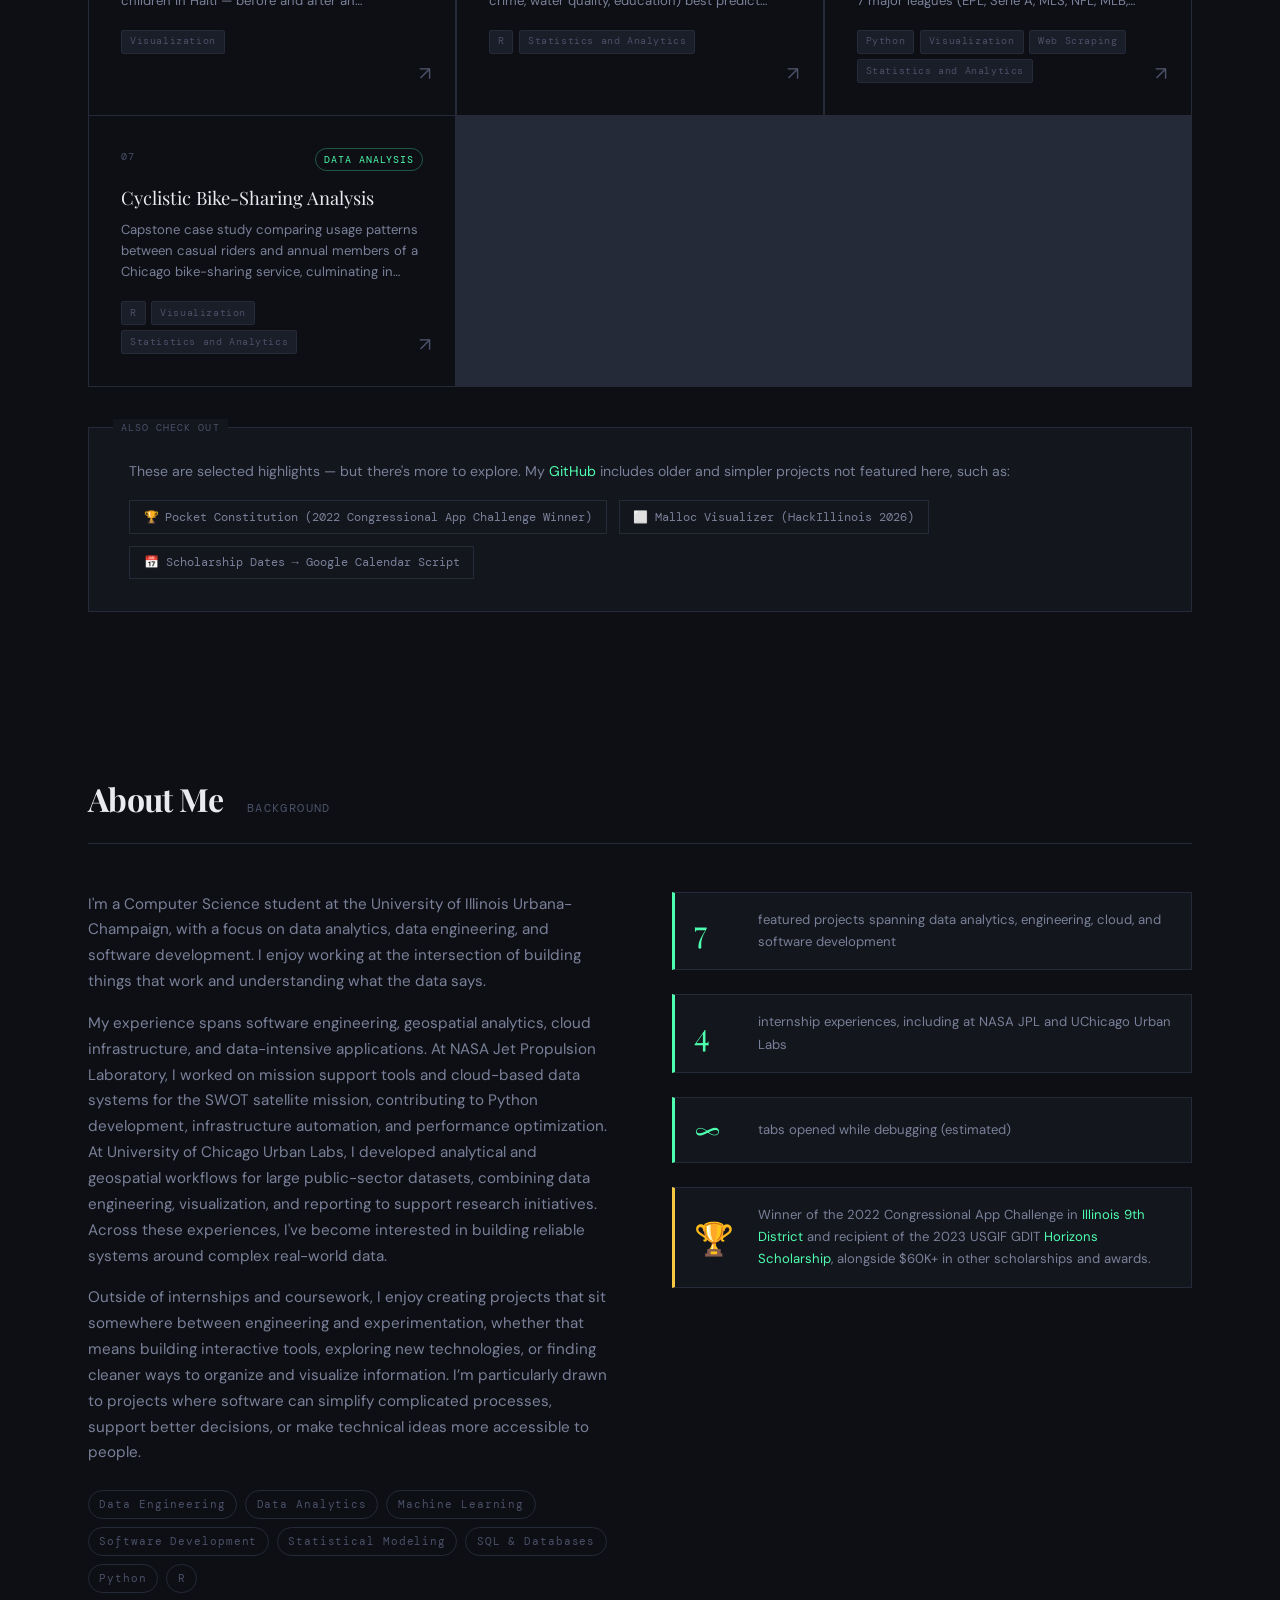
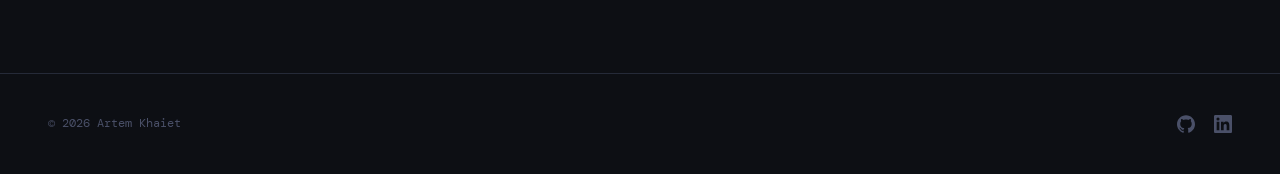
==== commit 19635e1e: "Edited college picker, readme" ====
--- a/index.html
+++ b/index.html
@@ -15,7 +15,7 @@
   <div class="hero-grid"></div>
   <p class="hero-eyebrow">Artem Khaiet — Portfolio</p>
   <h1>Designing Software Around Real-World Data</h1>
-  <p class="hero-desc">CS student at the University of Illinois at Urbana-Champaign exploring the intersection of software engineering, analytics, and scalable data systems to create data-driven impact.</p>
+  <p class="hero-desc">CS student at the University of Illinois Urbana-Champaign exploring the intersection of software engineering, analytics, and scalable data systems to create data-driven impact.</p>
   <div class="hero-cta">
     <a href="#projects" class="btn btn-primary">View Projects</a>
     <a href="#about" class="btn btn-secondary">About Me</a>
@@ -49,7 +49,7 @@
   </div>
   <div class="about-grid">
     <div class="about-text">
-      <p>I'm a Computer Science student at the University of Illinois at Urbana-Champaign, with a focus on data analytics, data engineering, and software development. I enjoy working at the intersection of building things that work and understanding what the data says.</p>
+      <p>I'm a Computer Science student at the University of Illinois Urbana-Champaign, with a focus on data analytics, data engineering, and software development. I enjoy working at the intersection of building things that work and understanding what the data says.</p>
       <p>My experience spans software engineering, geospatial analytics, cloud infrastructure, and data-intensive applications. At NASA Jet Propulsion Laboratory, I worked on mission support tools and cloud-based data systems for the SWOT satellite mission, contributing to Python development, infrastructure automation, and performance optimization. At University of Chicago Urban Labs, I developed analytical and geospatial workflows for large public-sector datasets, combining data engineering, visualization, and reporting to support research initiatives. Across these experiences, I've become interested in building reliable systems around complex real-world data.</p>
       <p>Outside of internships and coursework, I enjoy creating projects that sit somewhere between engineering and experimentation, whether that means building interactive tools, exploring new technologies, or finding cleaner ways to organize and visualize information. I’m particularly drawn to projects where software can simplify complicated processes, support better decisions, or make technical ideas more accessible to people.</p>
       <div class="about-interests">
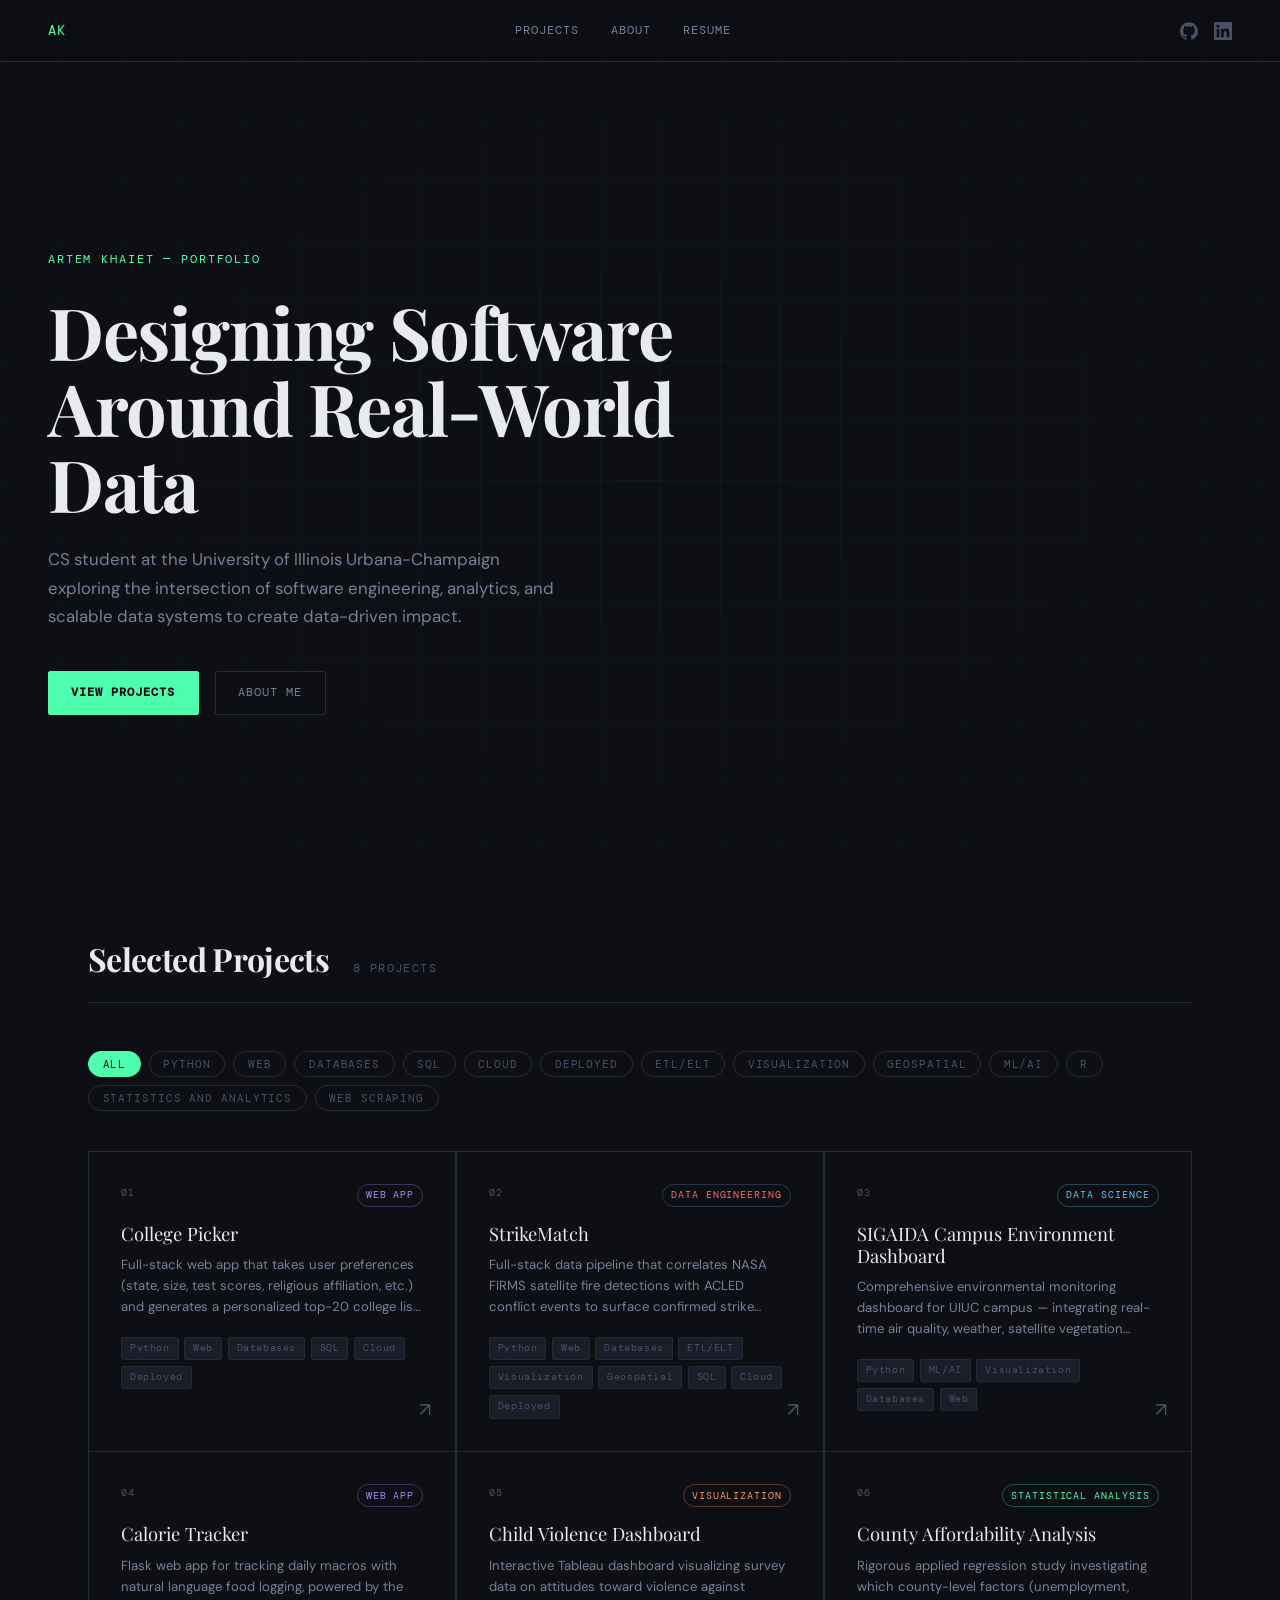
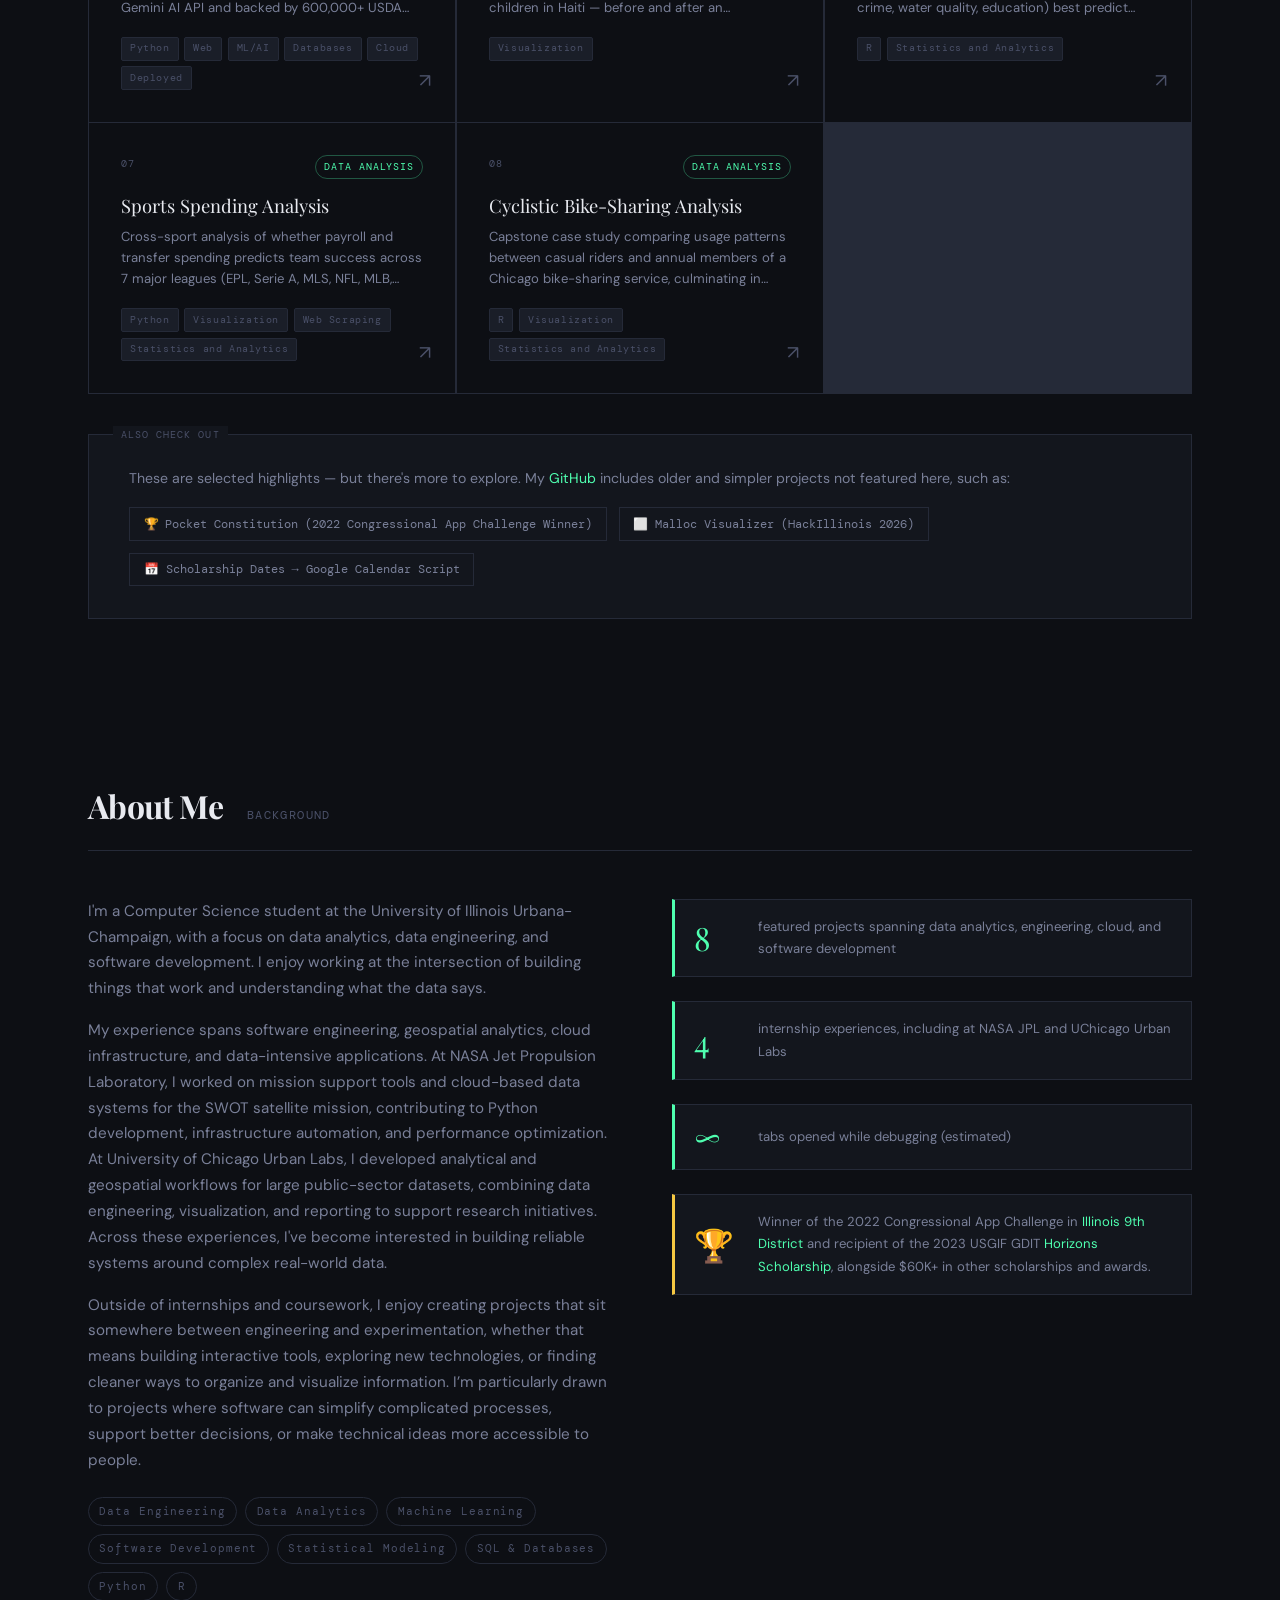
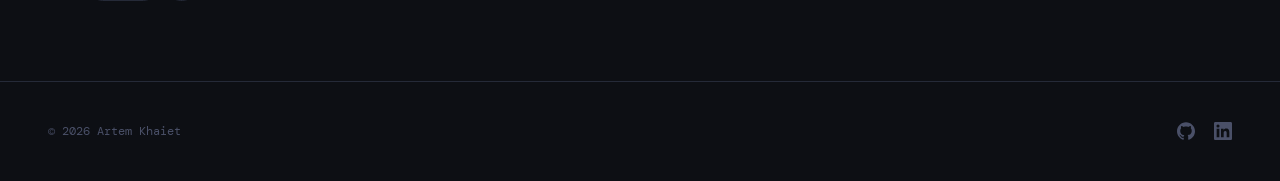
==== commit ecfe665a: "Added resume, favicon, strikematch" ====
--- a/index.html
+++ b/index.html
@@ -4,7 +4,16 @@
   <meta charset="UTF-8" />
   <meta name="viewport" content="width=device-width, initial-scale=1.0" />
   <title>Artem Khaiet — Portfolio</title>
+  <meta name="description" content="CS student at UIUC designing software around real-world data — full-stack apps, data engineering pipelines, and statistical analysis." />
+  <link rel="icon" type="image/svg+xml" href="/portfolio/favicon.svg" />
   <link rel="stylesheet" href="css/style.css" />
+  <meta property="og:type" content="website" />
+  <meta property="og:title" content="Artem Khaiet — Portfolio" />
+  <meta property="og:description" content="CS student at UIUC designing software around real-world data — full-stack apps, data engineering pipelines, and statistical analysis." />
+  <meta property="og:url" content="https://artkha1.github.io/portfolio/" />
+  <meta name="twitter:card" content="summary" />
+  <meta name="twitter:title" content="Artem Khaiet — Portfolio" />
+  <meta name="twitter:description" content="CS student at UIUC designing software around real-world data — full-stack apps, data engineering pipelines, and statistical analysis." />
 </head>
 <body>
 
@@ -26,7 +35,7 @@
 <section id="projects" style="max-width:1200px;padding-top:2rem;">
   <div class="section-header">
     <h2>Selected Projects</h2>
-    <span class="section-label">7 projects</span>
+    <span class="section-label">8 projects</span>
   </div>
 
   <!-- Filter bar -->
@@ -65,7 +74,7 @@
     </div>
     <div class="about-stats">
       <div class="stat-row">
-        <span class="stat-num">7</span>
+        <span class="stat-num">8</span>
         <span class="stat-desc">featured projects spanning data analytics, engineering, cloud, and software development</span>
       </div>
       <div class="stat-row">
@@ -113,7 +122,7 @@
       card.className = 'project-card';
       card.href = `projects/${p.id}.html`;
 
-      const badgeMap = { web: 'badge-web', award: 'badge-award', viz: 'badge-viz', datasci: 'badge-datasci' };
+      const badgeMap = { web: 'badge-web', award: 'badge-award', viz: 'badge-viz', datasci: 'badge-datasci', dataeng: 'badge-dataeng' };
       const badgeClass = badgeMap[p.badge] || 'badge-data';
 
       card.innerHTML = `
--- a/css/style.css
+++ b/css/style.css
@@ -282,6 +282,7 @@
 .badge-viz { border: 1px solid rgba(255,153,102,0.3); color: var(--accent5); }
 .badge-web { border: 1px solid rgba(167,139,250,0.3); color: var(--accent3); }
 .badge-award { border: 1px solid rgba(245,200,66,0.3); color: var(--gold); }
+.badge-dataeng { border: 1px solid rgba(106,137,203,0.3); color: var(--accent2); }
 .card-title {
   font-family: var(--serif);
   font-size: 1.15rem;
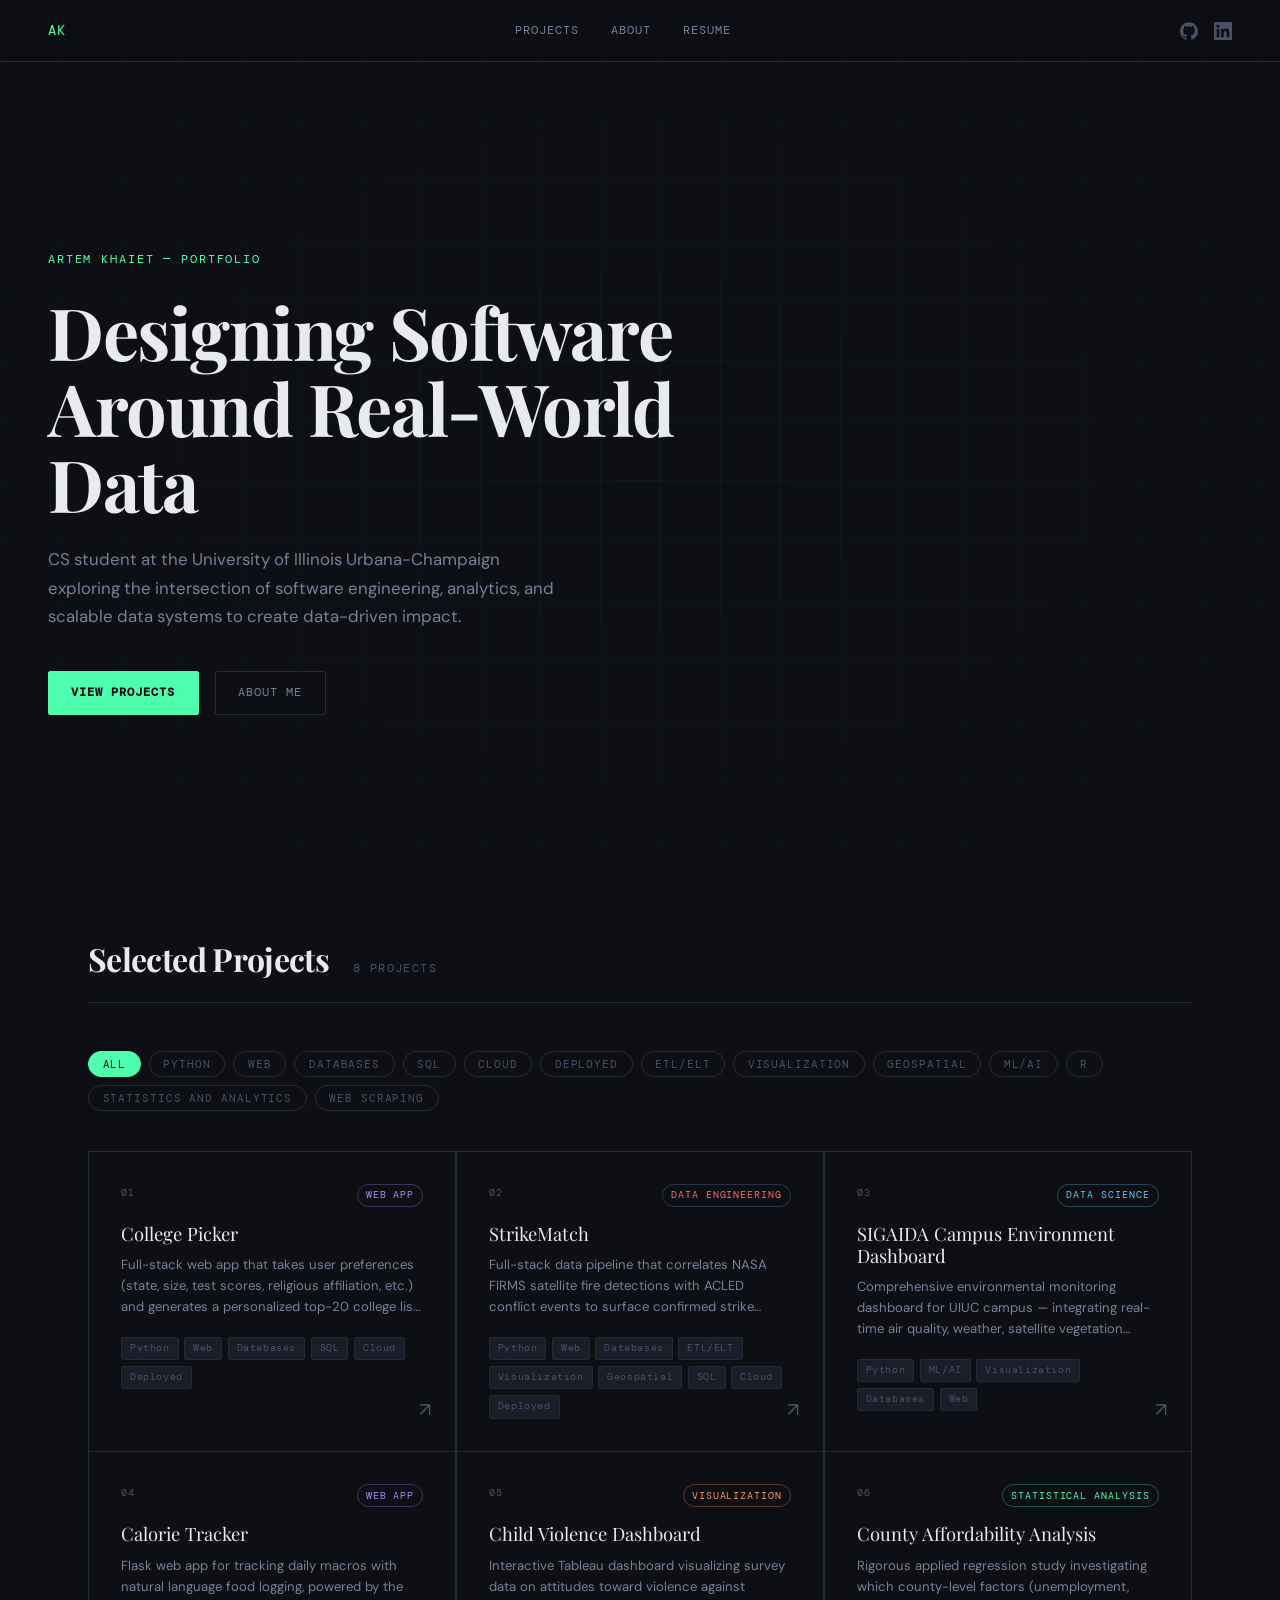
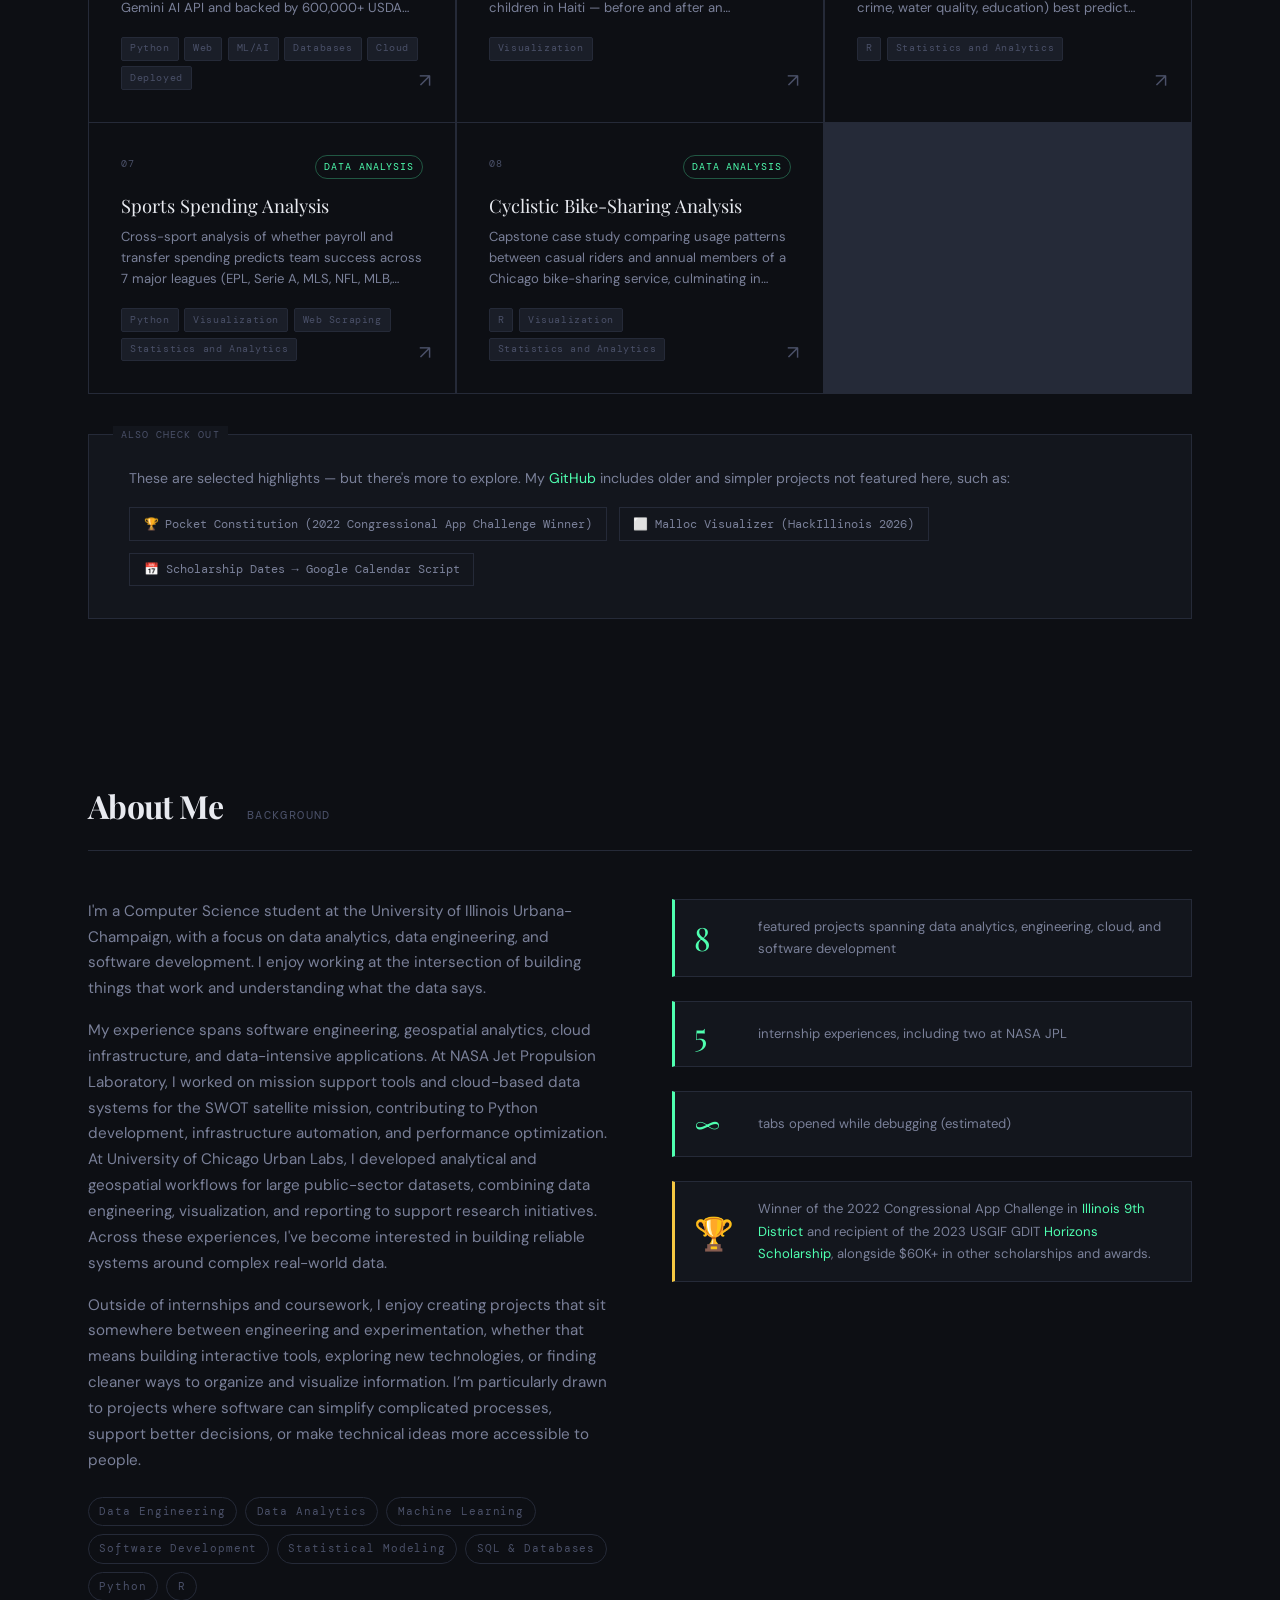
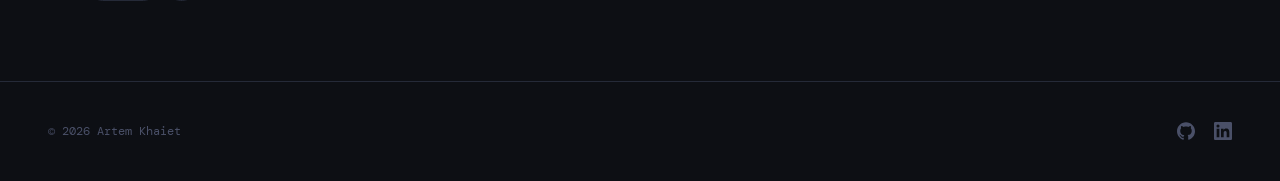
==== commit 40fd2ea5: "Updated internships number" ====
--- a/index.html
+++ b/index.html
@@ -78,8 +78,8 @@
         <span class="stat-desc">featured projects spanning data analytics, engineering, cloud, and software development</span>
       </div>
       <div class="stat-row">
-        <span class="stat-num">4</span>
-        <span class="stat-desc">internship experiences, including at NASA JPL and UChicago Urban Labs</span>
+        <span class="stat-num">5</span>
+        <span class="stat-desc">internship experiences, including two at NASA JPL</span>
       </div>
       <div class="stat-row">
         <span class="stat-num">∞</span>
--- a/css/style.css
+++ b/css/style.css
@@ -83,6 +83,16 @@
 }
 .nav-social a:hover { color: var(--accent); opacity: 1; }
 .nav-social svg { width: 18px; height: 18px; fill: currentColor; }
+.nav-toggle {
+  display: none;
+  background: none;
+  border: none;
+  color: var(--text);
+  cursor: pointer;
+  padding: 0.25rem;
+  align-items: center;
+}
+.nav-toggle svg { width: 22px; height: 22px; }
 
 /* ── HERO ── */
 .hero {
@@ -565,7 +575,22 @@
 /* ── RESPONSIVE ── */
 @media (max-width: 900px) {
   nav { padding: 1rem 1.5rem; }
-  .nav-links { display: none; }
+  .nav-toggle { display: flex; }
+  .nav-links {
+    display: none;
+    position: absolute;
+    top: 100%;
+    left: 0;
+    right: 0;
+    flex-direction: column;
+    align-items: flex-start;
+    gap: 0;
+    background: var(--bg2);
+    border-bottom: 1px solid var(--border);
+    padding: 0.5rem 1.5rem 1rem;
+  }
+  .nav-links.open { display: flex; }
+  .nav-links a { padding: 0.75rem 0; width: 100%; }
   section { padding: 4rem 1.5rem; }
   .hero { padding: 7rem 1.5rem 3rem; }
   .about-grid { grid-template-columns: 1fr; gap: 2rem; }
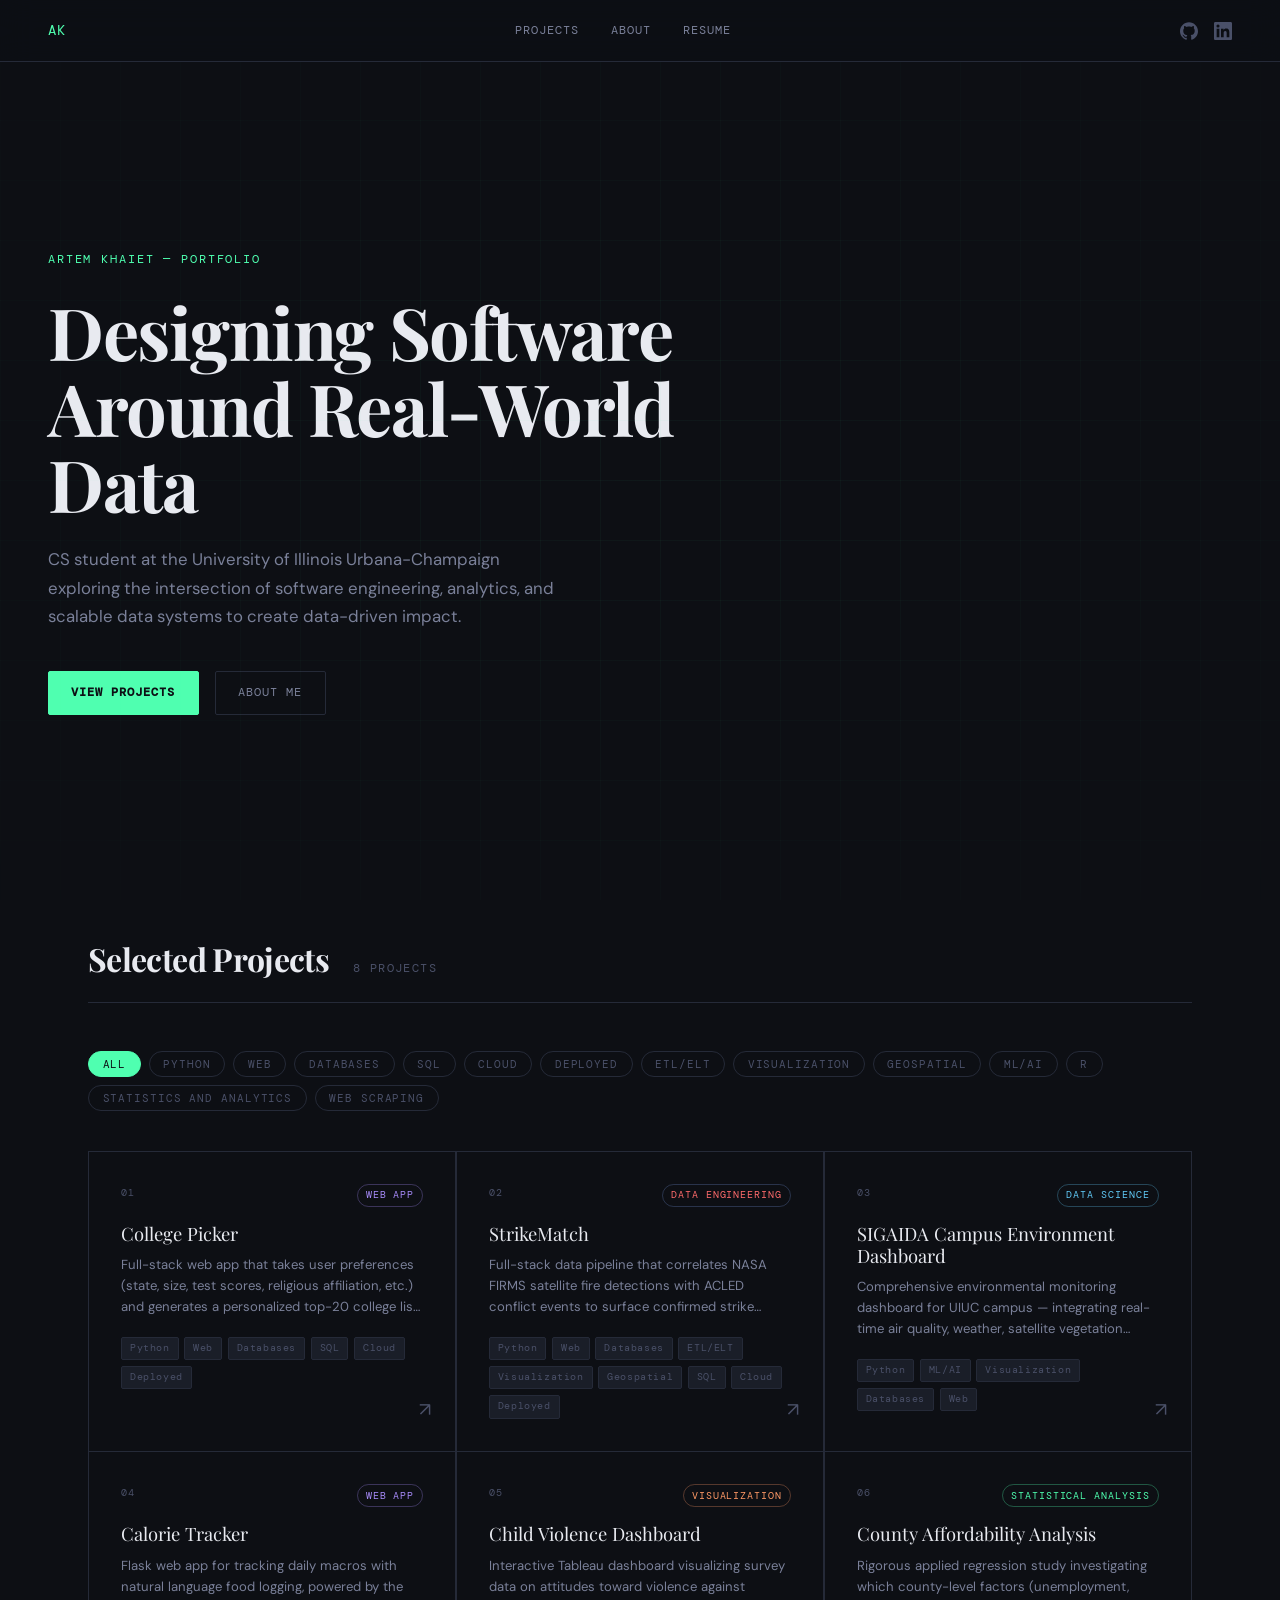
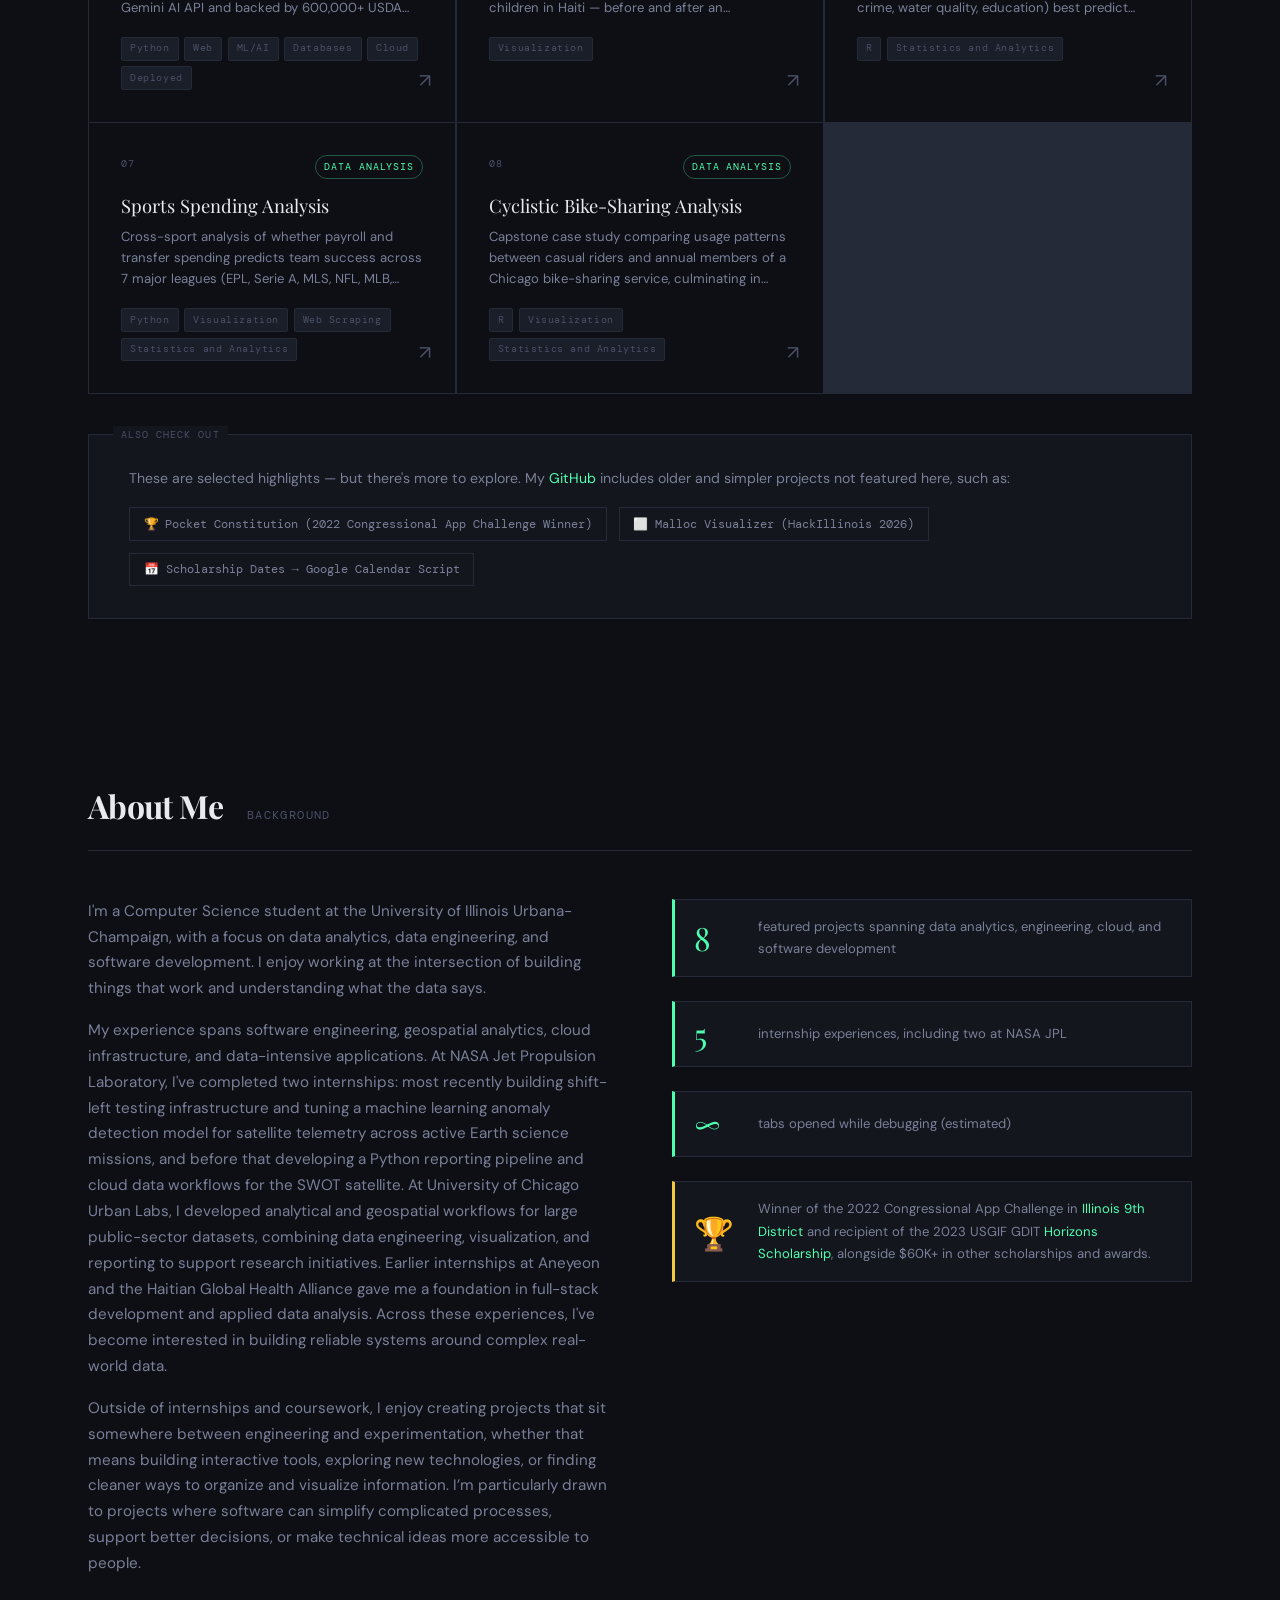
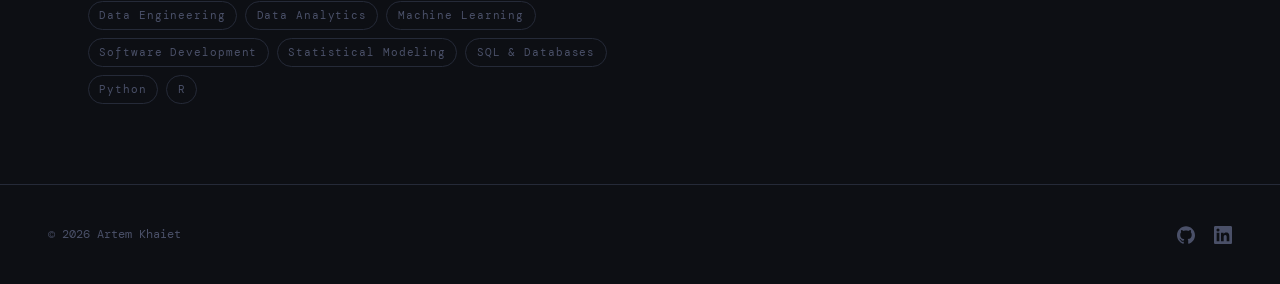
==== commit 84731f3c: "Revise experience section in index.html Updated experience description to include recent internships" ====
--- a/index.html
+++ b/index.html
@@ -59,7 +59,7 @@
   <div class="about-grid">
     <div class="about-text">
       <p>I'm a Computer Science student at the University of Illinois Urbana-Champaign, with a focus on data analytics, data engineering, and software development. I enjoy working at the intersection of building things that work and understanding what the data says.</p>
-      <p>My experience spans software engineering, geospatial analytics, cloud infrastructure, and data-intensive applications. At NASA Jet Propulsion Laboratory, I worked on mission support tools and cloud-based data systems for the SWOT satellite mission, contributing to Python development, infrastructure automation, and performance optimization. At University of Chicago Urban Labs, I developed analytical and geospatial workflows for large public-sector datasets, combining data engineering, visualization, and reporting to support research initiatives. Across these experiences, I've become interested in building reliable systems around complex real-world data.</p>
+      <p>My experience spans software engineering, geospatial analytics, cloud infrastructure, and data-intensive applications. At NASA Jet Propulsion Laboratory, I've completed two internships: most recently building shift-left testing infrastructure and tuning a machine learning anomaly detection model for satellite telemetry across active Earth science missions, and before that developing a Python reporting pipeline and cloud data workflows for the SWOT satellite. At University of Chicago Urban Labs, I developed analytical and geospatial workflows for large public-sector datasets, combining data engineering, visualization, and reporting to support research initiatives. Earlier internships at Aneyeon and the Haitian Global Health Alliance gave me a foundation in full-stack development and applied data analysis. Across these experiences, I've become interested in building reliable systems around complex real-world data.</p>
       <p>Outside of internships and coursework, I enjoy creating projects that sit somewhere between engineering and experimentation, whether that means building interactive tools, exploring new technologies, or finding cleaner ways to organize and visualize information. I’m particularly drawn to projects where software can simplify complicated processes, support better decisions, or make technical ideas more accessible to people.</p>
       <div class="about-interests">
         <span class="tag-chip">Data Engineering</span>
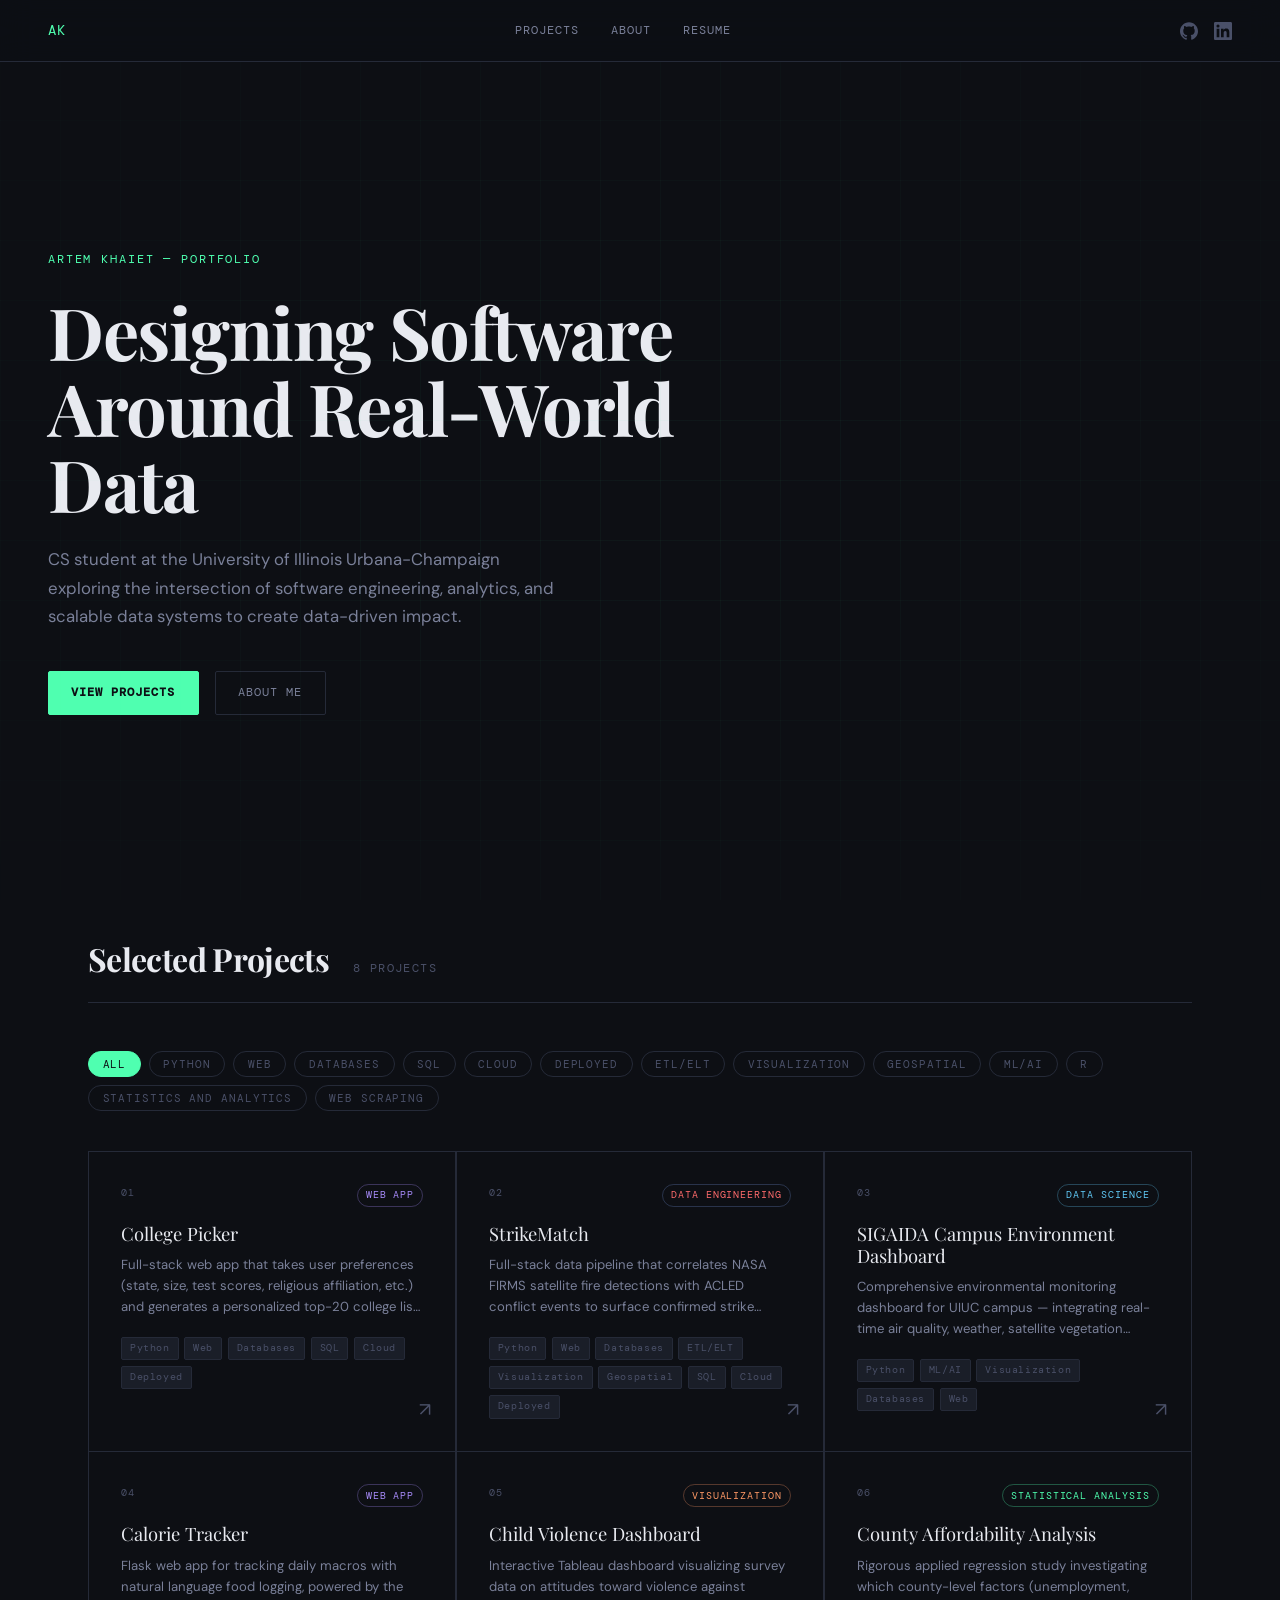
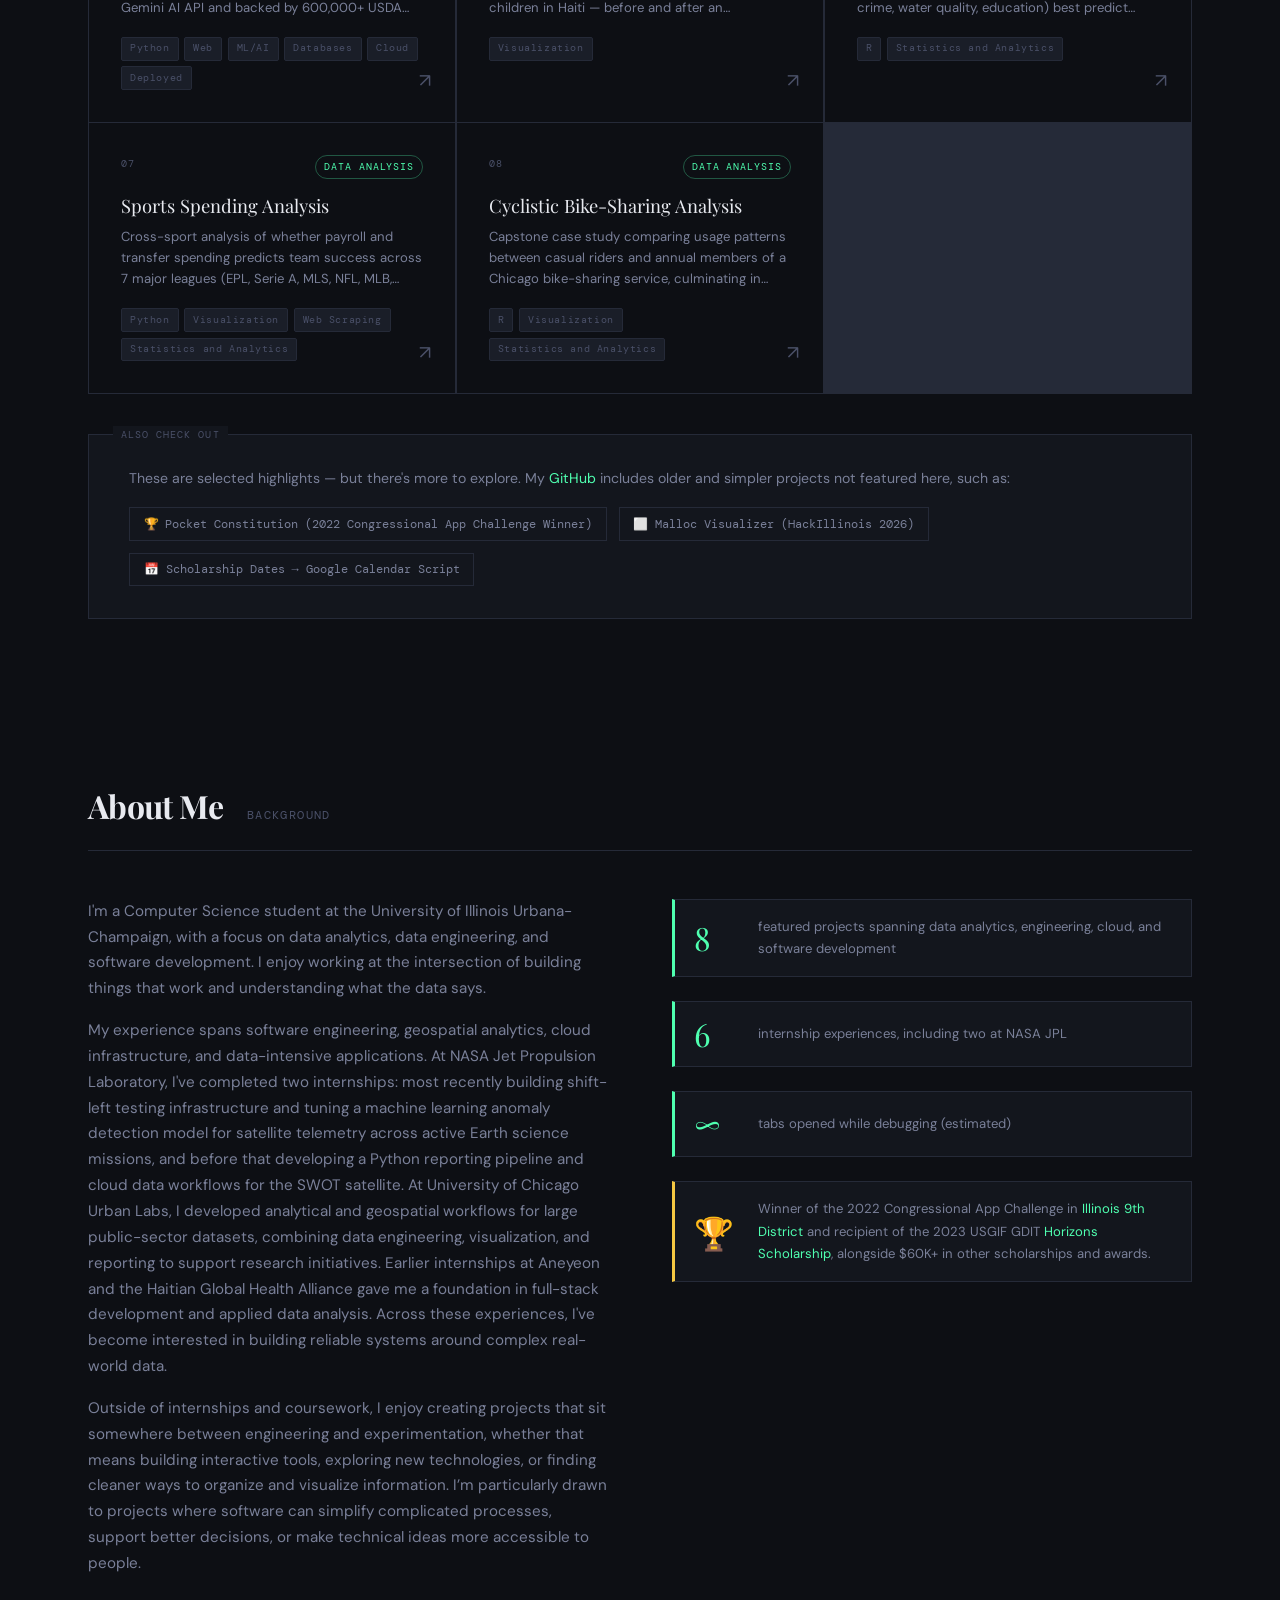
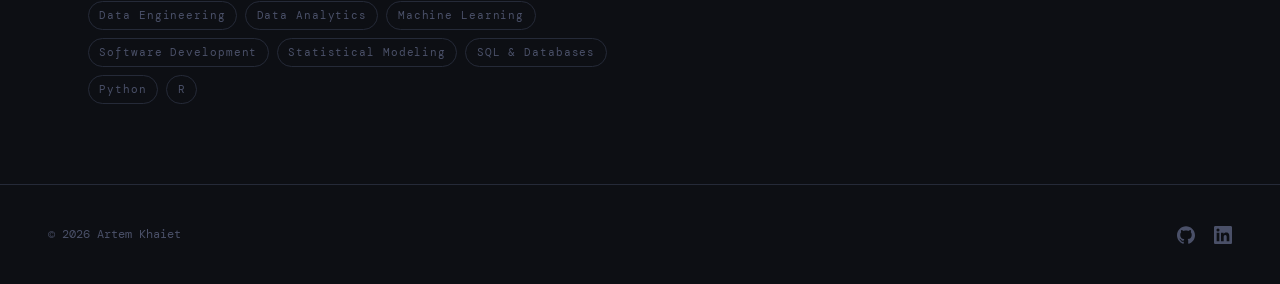
==== commit 3bb69aa6: "Update internship experiences count from 5 to 6" ====
--- a/index.html
+++ b/index.html
@@ -78,7 +78,7 @@
         <span class="stat-desc">featured projects spanning data analytics, engineering, cloud, and software development</span>
       </div>
       <div class="stat-row">
-        <span class="stat-num">5</span>
+        <span class="stat-num">6</span>
         <span class="stat-desc">internship experiences, including two at NASA JPL</span>
       </div>
       <div class="stat-row">
